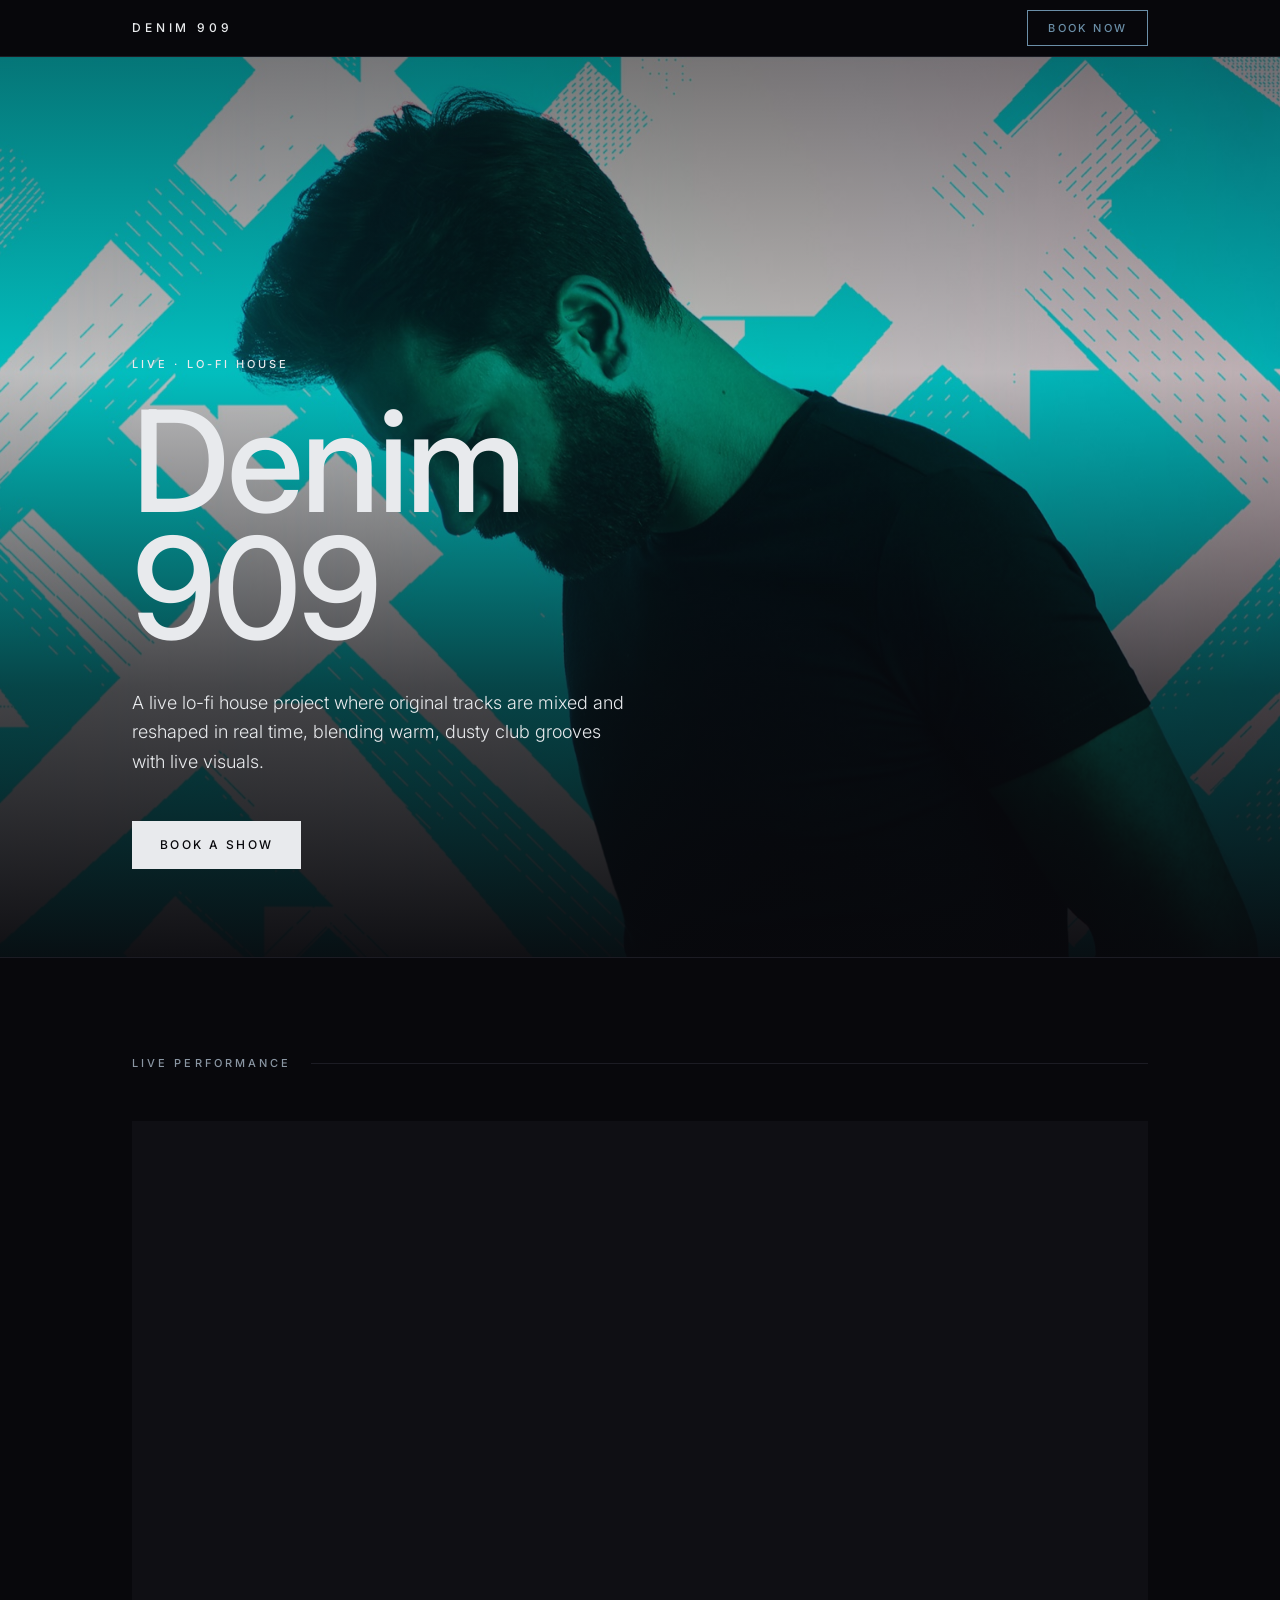
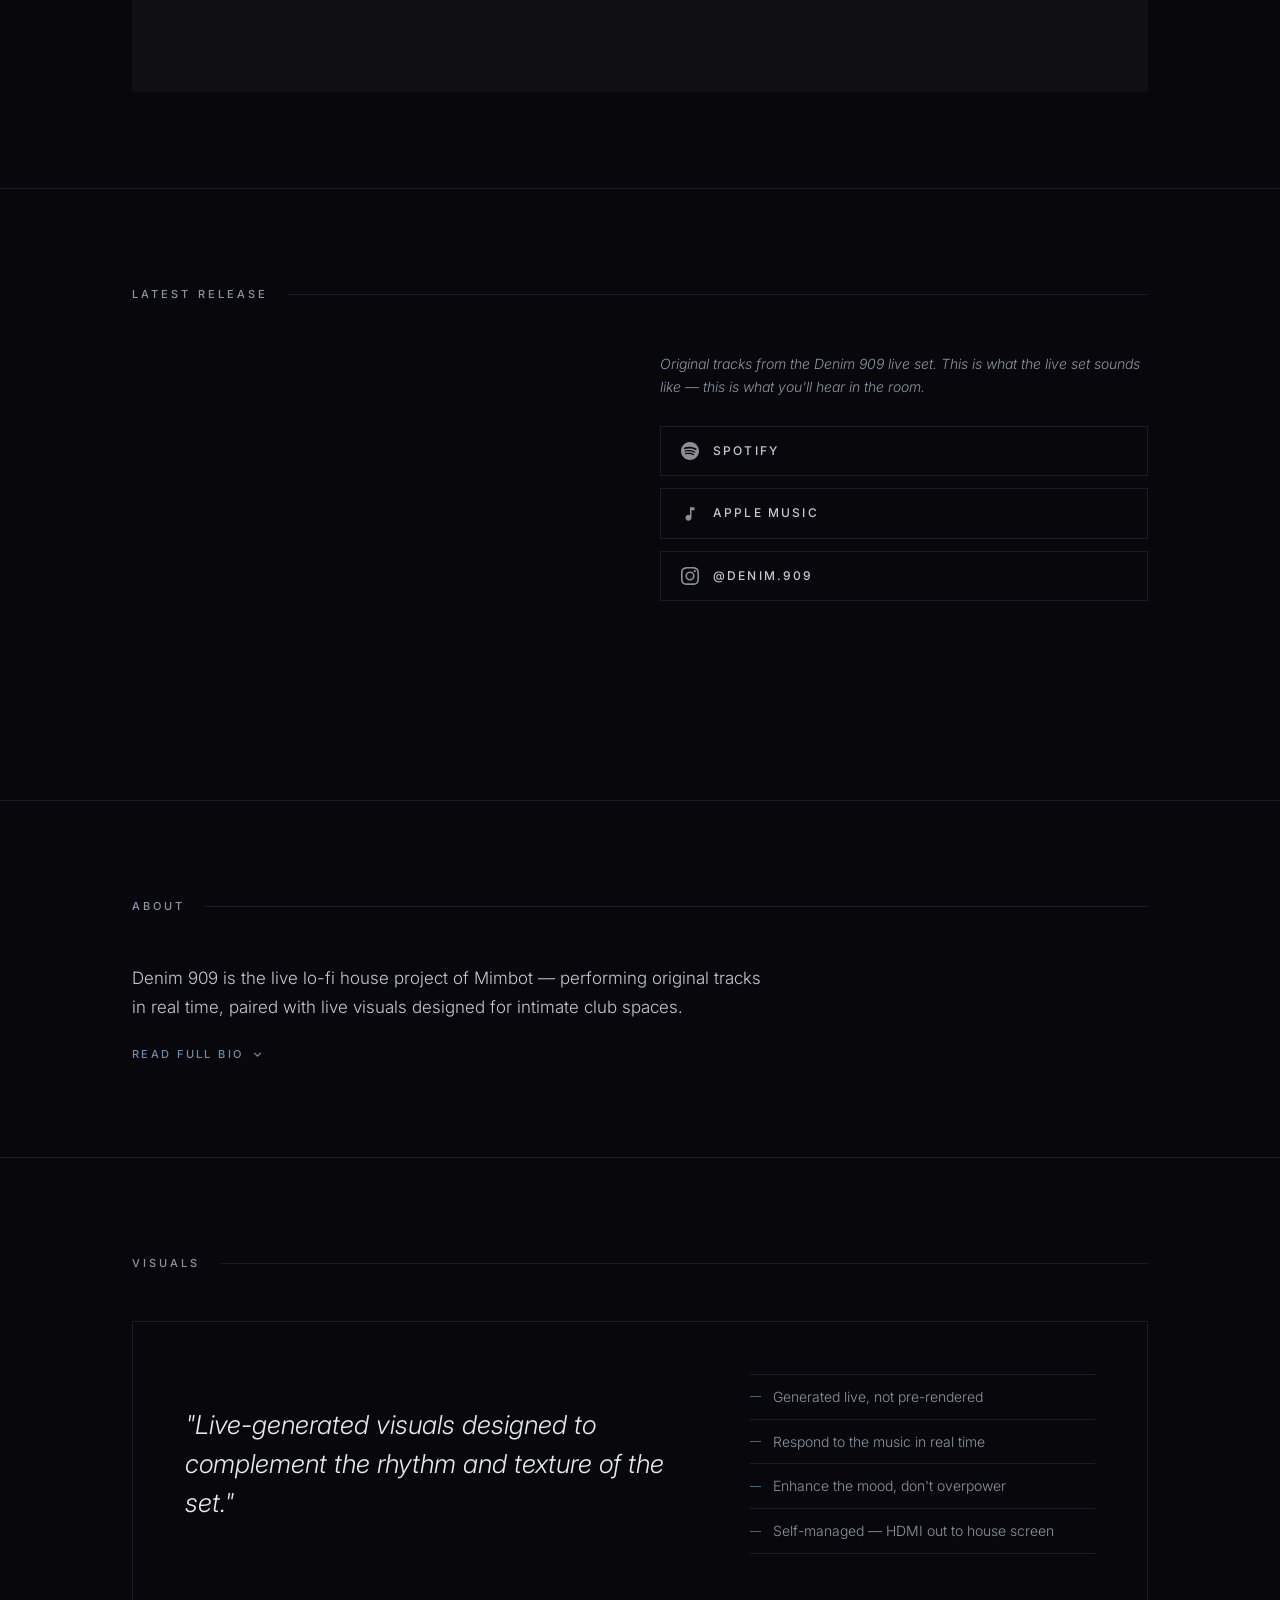
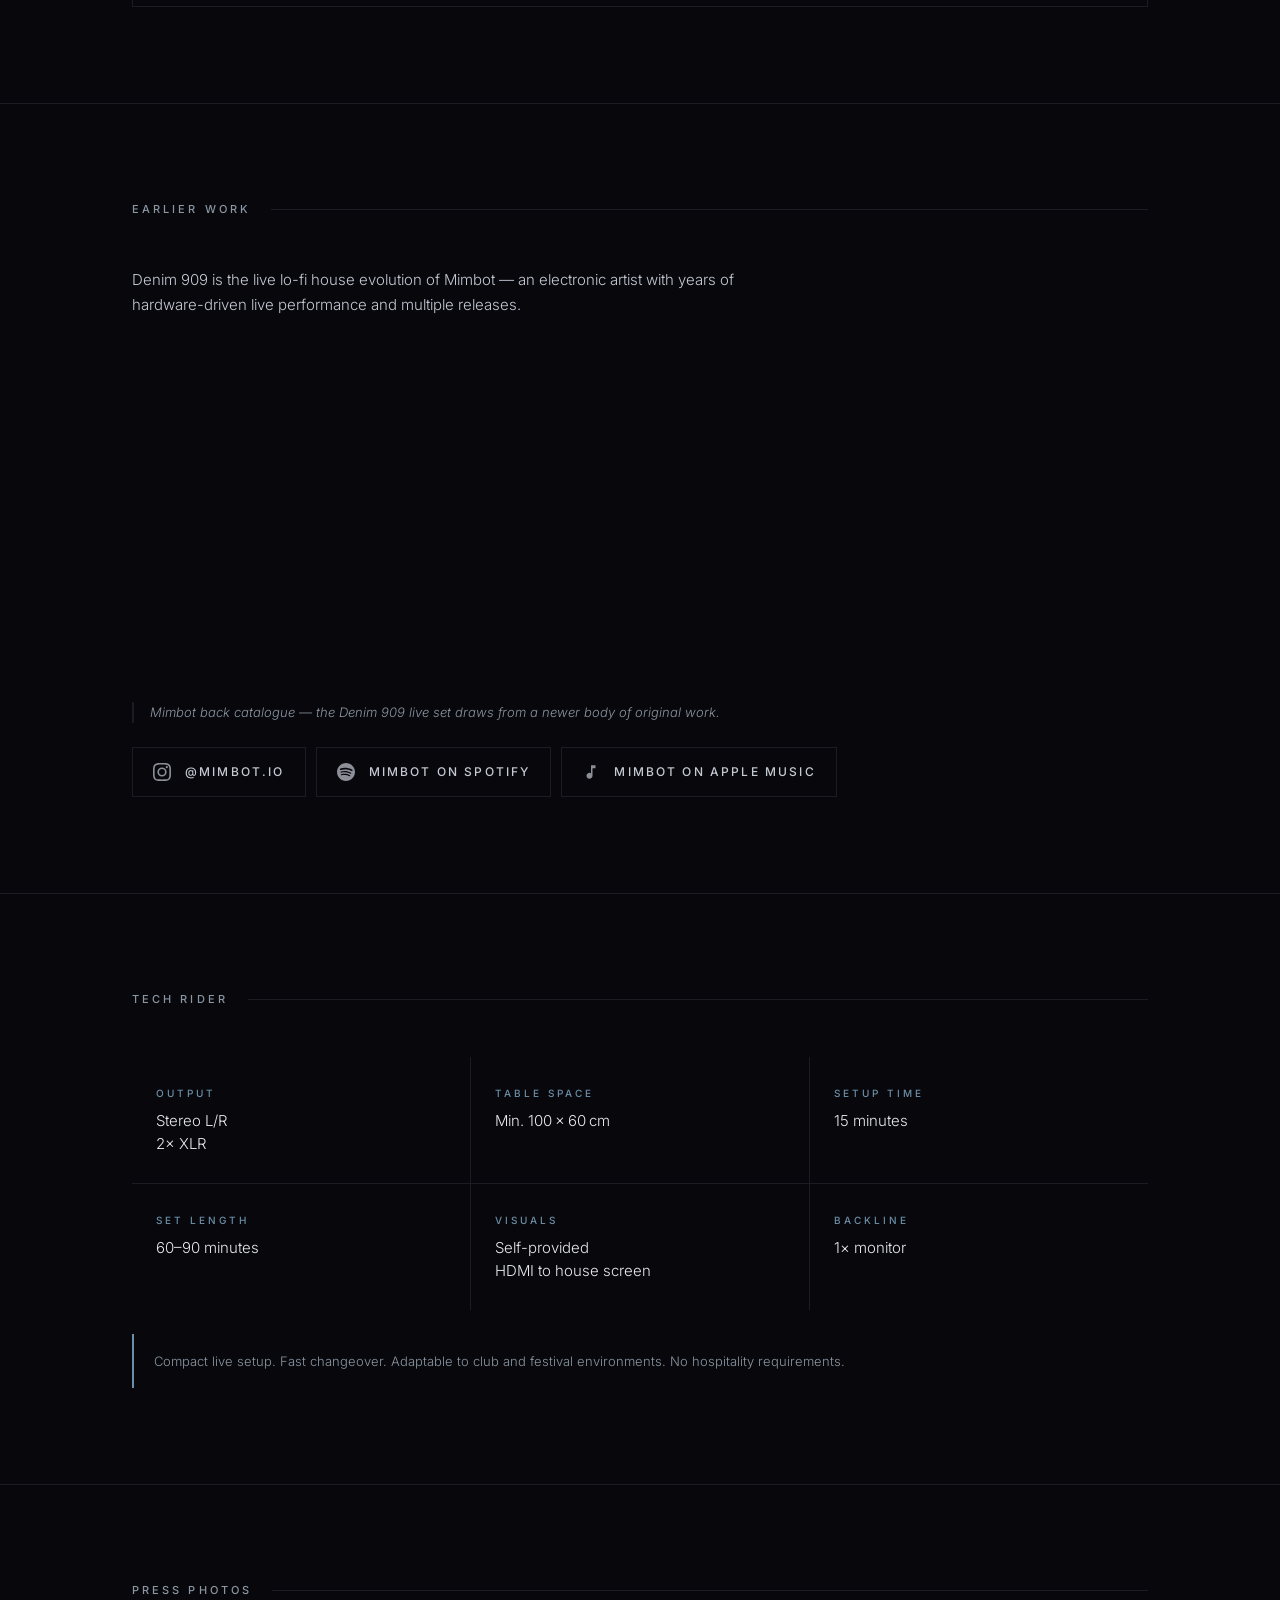
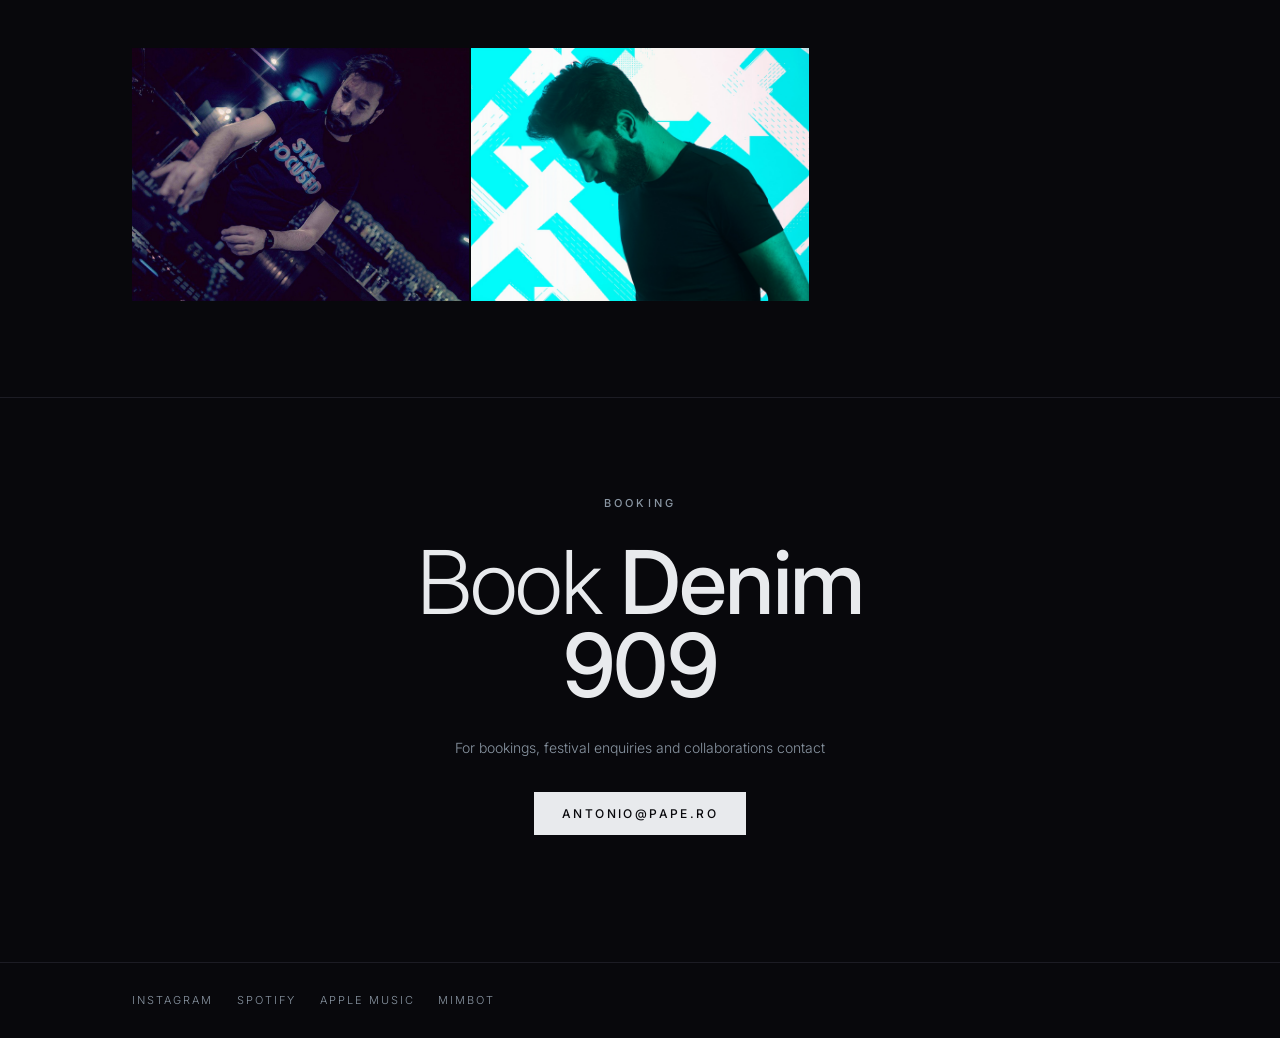
==== denim909/index.html @ bc35eb53 "move website to sub folder" ====
<!DOCTYPE html>
<html lang="en">
<head>
  <meta charset="UTF-8">
  <meta name="viewport" content="width=device-width, initial-scale=1.0">
  <title>Denim 909 — Live Lo-Fi House</title>
  <meta name="description" content="Denim 909 is a live lo-fi house project where original tracks are mixed and reshaped in real time, blending warm, dusty club grooves with live visuals.">
  <link rel="preconnect" href="https://fonts.googleapis.com">
  <link rel="preconnect" href="https://fonts.gstatic.com" crossorigin>
  <link href="https://fonts.googleapis.com/css2?family=Inter:ital,wght@0,300;0,400;0,500;1,300&display=swap" rel="stylesheet">
  <link rel="stylesheet" href="css/style.css">
</head>
<body>

<!-- NAV -->
<nav>
  <div class="nav-inner">
    <a href="#" class="nav-brand">Denim 909</a>
    <a href="mailto:antonio@pape.ro" class="btn-nav">Book Now</a>
  </div>
</nav>

<!-- HERO -->
<section id="hero">
  <div class="hero-inner">
    <p class="label hero-label">Live &middot; Lo-Fi House</p>
    <h1>Denim<br>909</h1>
    <p class="hero-oneliner">A live lo-fi house project where original tracks are mixed and reshaped in real time, blending warm, dusty club grooves with live visuals.</p>
    <div class="hero-ctas">
      <a href="mailto:antonio@pape.ro" class="btn-primary">Book a Show</a>
    </div>
  </div>
</section>

<!-- VIDEO -->
<section id="video">
  <div class="container">
    <div class="section-header">
      <span class="label">Live Performance</span>
    </div>
    <div class="video-wrap">
      <iframe
        src="https://www.youtube.com/embed/arEQhshJCcc"
        title="Denim 909 — Live Lo-Fi House Set"
        allow="accelerometer; autoplay; clipboard-write; encrypted-media; gyroscope; picture-in-picture"
        allowfullscreen>
      </iframe>
    </div>
  </div>
</section>

<!-- MUSIC -->
<section id="music">
  <div class="container">
    <div class="section-header">
      <span class="label">Latest Release</span>
    </div>
    <div class="music-grid">
      <div class="music-embed">
        <iframe
          src="https://open.spotify.com/embed/artist/1YaXE6NSl2tDAzWjdciTEn?utm_source=generator&theme=0"
          height="352"
          allow="autoplay; clipboard-write; encrypted-media; fullscreen; picture-in-picture"
          loading="lazy">
        </iframe>
      </div>
      <div>
        <p class="music-note">Original tracks from the Denim 909 live set. This is what the live set sounds like — this is what you'll hear in the room.</p>
        <div class="music-links">
          <a href="https://open.spotify.com/artist/1YaXE6NSl2tDAzWjdciTEn" target="_blank" rel="noopener" class="music-link-btn">
            <!-- Spotify icon -->
            <svg width="18" height="18" viewBox="0 0 24 24" fill="currentColor" aria-hidden="true">
              <path d="M12 0C5.4 0 0 5.4 0 12s5.4 12 12 12 12-5.4 12-12S18.66 0 12 0zm5.521 17.34c-.24.359-.66.48-1.021.24-2.82-1.74-6.36-2.101-10.561-1.141-.418.122-.779-.179-.899-.539-.12-.421.18-.78.54-.9 4.56-1.021 8.52-.6 11.64 1.32.42.18.479.659.301 1.02zm1.44-3.3c-.301.42-.841.6-1.262.3-3.239-1.98-8.159-2.58-11.939-1.38-.479.12-1.02-.12-1.14-.6-.12-.48.12-1.021.6-1.141C9.6 9.9 15 10.561 18.72 12.84c.361.181.54.78.241 1.2zm.12-3.36C15.24 8.4 8.82 8.16 5.16 9.301c-.6.179-1.2-.181-1.38-.721-.18-.601.18-1.2.72-1.381 4.26-1.26 11.28-1.02 15.721 1.621.539.3.719 1.02.419 1.56-.299.421-1.02.599-1.559.3z"/>
            </svg>
            Spotify
          </a>
          <a href="https://music.apple.com/gb/artist/denim-909/1861082877" target="_blank" rel="noopener" class="music-link-btn">
            <!-- Music note icon -->
            <svg width="18" height="18" viewBox="0 0 24 24" fill="currentColor" aria-hidden="true">
              <path d="M12 3v10.55A4 4 0 1 0 14 17V7h4V3h-6z"/>
            </svg>
            Apple Music
          </a>
          <a href="https://www.instagram.com/denim.909" target="_blank" rel="noopener" class="music-link-btn">
            <!-- Instagram icon -->
            <svg width="18" height="18" viewBox="0 0 24 24" fill="currentColor" aria-hidden="true">
              <path d="M12 2.163c3.204 0 3.584.012 4.85.07 3.252.148 4.771 1.691 4.919 4.919.058 1.265.069 1.645.069 4.849 0 3.205-.012 3.584-.069 4.849-.149 3.225-1.664 4.771-4.919 4.919-1.266.058-1.644.07-4.85.07-3.204 0-3.584-.012-4.849-.07-3.26-.149-4.771-1.699-4.919-4.92-.058-1.265-.07-1.644-.07-4.849 0-3.204.013-3.583.07-4.849.149-3.227 1.664-4.771 4.919-4.919 1.266-.057 1.645-.069 4.849-.069zM12 0C8.741 0 8.333.014 7.053.072 2.695.272.273 2.69.073 7.052.014 8.333 0 8.741 0 12c0 3.259.014 3.668.072 4.948.2 4.358 2.618 6.78 6.98 6.98C8.333 23.986 8.741 24 12 24c3.259 0 3.668-.014 4.948-.072 4.354-.2 6.782-2.618 6.979-6.98.059-1.28.073-1.689.073-4.948 0-3.259-.014-3.667-.072-4.947-.196-4.354-2.617-6.78-6.979-6.98C15.668.014 15.259 0 12 0zm0 5.838a6.162 6.162 0 1 0 0 12.324 6.162 6.162 0 0 0 0-12.324zM12 16a4 4 0 1 1 0-8 4 4 0 0 1 0 8zm6.406-11.845a1.44 1.44 0 1 0 0 2.881 1.44 1.44 0 0 0 0-2.881z"/>
            </svg>
            @denim.909
          </a>
        </div>
      </div>
    </div>
  </div>
</section>

<!-- BIO -->
<section id="bio">
  <div class="container">
    <div class="section-header">
      <span class="label">About</span>
    </div>
    <div class="bio-text">
      <p>Denim 909 is the live lo-fi house project of Mimbot — performing original tracks in real time, paired with live visuals designed for intimate club spaces.</p>
      <div class="bio-full" id="bio-full">
        <p>Denim 909 is a live lo-fi house project by Mimbot, an electronic musician with a background in hardware-driven live performance. After years of performing ambient and IDM-influenced sets with drum machines and synthesizers, the project evolved toward groove-focused, dancefloor-ready music while maintaining a hands-on live approach. Denim 909 is built entirely from original material and performed live, combining warm, dusty house textures with generative visuals for immersive late-night performances.</p>
      </div>
      <button class="btn-expand" id="bio-toggle" onclick="toggleBio()">
        <span id="bio-toggle-text">Read full bio</span>
        <svg class="arrow" width="13" height="13" viewBox="0 0 24 24" fill="none" stroke="currentColor" stroke-width="2.5" aria-hidden="true">
          <path d="M6 9l6 6 6-6"/>
        </svg>
      </button>
    </div>
  </div>
</section>

<!-- VISUALS -->
<section id="visuals">
  <div class="container">
    <div class="section-header">
      <span class="label">Visuals</span>
    </div>
    <div class="visuals-block">
      <p class="visuals-quote">"Live-generated visuals designed to complement the rhythm and texture of the set."</p>
      <ul class="visuals-list">
        <li>Generated live, not pre-rendered</li>
        <li>Respond to the music in real time</li>
        <li>Enhance the mood, don't overpower</li>
        <li>Self-managed — HDMI out to house screen</li>
      </ul>
    </div>
  </div>
</section>

<!-- ROOTS -->
<section id="roots">
  <div class="container">
    <div class="section-header">
      <span class="label">Earlier Work</span>
    </div>
    <p class="roots-intro">Denim 909 is the live lo-fi house evolution of Mimbot — an electronic artist with years of hardware-driven live performance and multiple releases.</p>
    <div class="roots-tracks">
      <iframe
        src="https://open.spotify.com/embed/track/3Th9IAvZcnIMceDc32ZGcJ?utm_source=generator&theme=0"
        height="152"
        allow="autoplay; clipboard-write; encrypted-media; fullscreen; picture-in-picture"
        loading="lazy">
      </iframe>
      <iframe
        src="https://open.spotify.com/embed/track/6V6s81YfN32hHW8Kfi1AyN?utm_source=generator&theme=0"
        height="152"
        allow="autoplay; clipboard-write; encrypted-media; fullscreen; picture-in-picture"
        loading="lazy">
      </iframe>
      <iframe
        src="https://open.spotify.com/embed/track/7bE7bj3KJrQqqODsxgD38z?utm_source=generator&theme=0"
        height="152"
        allow="autoplay; clipboard-write; encrypted-media; fullscreen; picture-in-picture"
        loading="lazy">
      </iframe>
      <iframe
        src="https://open.spotify.com/embed/track/6a9ea8PB7bk4tuMsxUcltj?utm_source=generator&theme=0"
        height="152"
        allow="autoplay; clipboard-write; encrypted-media; fullscreen; picture-in-picture"
        loading="lazy">
      </iframe>
    </div>
    <div class="roots-footer">
      <p class="roots-note">Mimbot back catalogue — the Denim 909 live set draws from a newer body of original work.</p>
      <div class="music-links roots-links">
        <a href="https://www.instagram.com/mimbot.io" target="_blank" rel="noopener" class="music-link-btn">
          <svg width="18" height="18" viewBox="0 0 24 24" fill="currentColor" aria-hidden="true">
            <path d="M12 2.163c3.204 0 3.584.012 4.85.07 3.252.148 4.771 1.691 4.919 4.919.058 1.265.069 1.645.069 4.849 0 3.205-.012 3.584-.069 4.849-.149 3.225-1.664 4.771-4.919 4.919-1.266.058-1.644.07-4.85.07-3.204 0-3.584-.012-4.849-.07-3.26-.149-4.771-1.699-4.919-4.92-.058-1.265-.07-1.644-.07-4.849 0-3.204.013-3.583.07-4.849.149-3.227 1.664-4.771 4.919-4.919 1.266-.057 1.645-.069 4.849-.069zM12 0C8.741 0 8.333.014 7.053.072 2.695.272.273 2.69.073 7.052.014 8.333 0 8.741 0 12c0 3.259.014 3.668.072 4.948.2 4.358 2.618 6.78 6.98 6.98C8.333 23.986 8.741 24 12 24c3.259 0 3.668-.014 4.948-.072 4.354-.2 6.782-2.618 6.979-6.98.059-1.28.073-1.689.073-4.948 0-3.259-.014-3.667-.072-4.947-.196-4.354-2.617-6.78-6.979-6.98C15.668.014 15.259 0 12 0zm0 5.838a6.162 6.162 0 1 0 0 12.324 6.162 6.162 0 0 0 0-12.324zM12 16a4 4 0 1 1 0-8 4 4 0 0 1 0 8zm6.406-11.845a1.44 1.44 0 1 0 0 2.881 1.44 1.44 0 0 0 0-2.881z"/>
          </svg>
          @mimbot.io
        </a>
        <a href="https://open.spotify.com/artist/1YaXE6NSl2tDAzWjdciTEn" target="_blank" rel="noopener" class="music-link-btn">
          <svg width="18" height="18" viewBox="0 0 24 24" fill="currentColor" aria-hidden="true">
            <path d="M12 0C5.4 0 0 5.4 0 12s5.4 12 12 12 12-5.4 12-12S18.66 0 12 0zm5.521 17.34c-.24.359-.66.48-1.021.24-2.82-1.74-6.36-2.101-10.561-1.141-.418.122-.779-.179-.899-.539-.12-.421.18-.78.54-.9 4.56-1.021 8.52-.6 11.64 1.32.42.18.479.659.301 1.02zm1.44-3.3c-.301.42-.841.6-1.262.3-3.239-1.98-8.159-2.58-11.939-1.38-.479.12-1.02-.12-1.14-.6-.12-.48.12-1.021.6-1.141C9.6 9.9 15 10.561 18.72 12.84c.361.181.54.78.241 1.2zm.12-3.36C15.24 8.4 8.82 8.16 5.16 9.301c-.6.179-1.2-.181-1.38-.721-.18-.601.18-1.2.72-1.381 4.26-1.26 11.28-1.02 15.721 1.621.539.3.719 1.02.419 1.56-.299.421-1.02.599-1.559.3z"/>
          </svg>
          Mimbot on Spotify
        </a>
        <a href="https://music.apple.com/gb/artist/denim-909/1861082877" target="_blank" rel="noopener" class="music-link-btn">
          <svg width="18" height="18" viewBox="0 0 24 24" fill="currentColor" aria-hidden="true">
            <path d="M12 3v10.55A4 4 0 1 0 14 17V7h4V3h-6z"/>
          </svg>
          Mimbot on Apple Music
        </a>
      </div>
    </div>
  </div>
</section>

<!-- TECH RIDER -->
<section id="tech">
  <div class="container">
    <div class="section-header">
      <span class="label">Tech Rider</span>
    </div>
    <div class="rider-grid">
      <div class="rider-item">
        <div class="rider-item-label">Output</div>
        <div class="rider-item-value">Stereo L/R<br>2&times; XLR</div>
      </div>
      <div class="rider-item">
        <div class="rider-item-label">Table Space</div>
        <div class="rider-item-value">Min. 100&thinsp;&times;&thinsp;60&thinsp;cm</div>
      </div>
      <div class="rider-item">
        <div class="rider-item-label">Setup Time</div>
        <div class="rider-item-value">15 minutes</div>
      </div>
      <div class="rider-item">
        <div class="rider-item-label">Set Length</div>
        <div class="rider-item-value">60&ndash;90 minutes</div>
      </div>
      <div class="rider-item">
        <div class="rider-item-label">Visuals</div>
        <div class="rider-item-value">Self-provided<br>HDMI to house screen</div>
      </div>
      <div class="rider-item">
        <div class="rider-item-label">Backline</div>
        <div class="rider-item-value">1&times; monitor</div>
      </div>
    </div>
    <p class="rider-note">Compact live setup. Fast changeover. Adaptable to club and festival environments. No hospitality requirements.</p>
  </div>
</section>

<!-- PRESS PHOTOS -->
<section id="photos">
  <div class="container">
    <div class="section-header">
      <span class="label">Press Photos</span>
    </div>
    <div class="photos-grid">
      <img src="images/press-3.jpg" alt="Denim 909 live performance" loading="lazy">
      <img src="images/hero.jpg" alt="Denim 909 press photo" loading="lazy">
    </div>
  </div>
</section>

<!-- CONTACT -->
<section id="contact">
  <div class="container">
    <div class="contact-inner">
      <span class="label contact-label">Booking</span>
      <h2 class="contact-heading">Book <span style="font-weight:500">Denim 909</span></h2>
      <p class="contact-sub">For bookings, festival enquiries and collaborations contact</p>
      <div class="contact-email-wrap">
        <a href="mailto:antonio@pape.ro" class="btn-primary">antonio@pape.ro</a>
      </div>
    </div>
  </div>
</section>

<footer>
  <div class="footer-inner">
    <div class="footer-links">
      <a href="https://www.instagram.com/denim.909" target="_blank" rel="noopener">Instagram</a>
      <a href="https://open.spotify.com/artist/1YaXE6NSl2tDAzWjdciTEn" target="_blank" rel="noopener">Spotify</a>
      <a href="https://music.apple.com/gb/artist/denim-909/1861082877" target="_blank" rel="noopener">Apple Music</a>
      <a href="https://mimbot.io" target="_blank" rel="noopener">Mimbot</a>
    </div>
  </div>
</footer>

<script>
  function toggleBio() {
    const full = document.getElementById('bio-full');
    const toggle = document.getElementById('bio-toggle');
    const text = document.getElementById('bio-toggle-text');
    const open = full.classList.toggle('open');
    toggle.classList.toggle('open', open);
    text.textContent = open ? 'Collapse' : 'Read full bio';
  }
</script>

</body>
</html>
---- denim909/css/style.css ----
*, *::before, *::after { box-sizing: border-box; margin: 0; padding: 0; }

:root {
  --bg:      #08080c;
  --surface: #0f0f14;
  --border:  #1c1c24;
  --text:    #c4c9d4;
  --muted:   #8a96a3;
  --accent:  #6b8fa8;
  --white:   #e8eaed;
  --max-w:   1080px;
}

html { scroll-behavior: smooth; }

body {
  background: var(--bg);
  color: var(--text);
  font-family: 'Inter', system-ui, sans-serif;
  font-size: 16px;
  line-height: 1.7;
  font-weight: 300;
  -webkit-font-smoothing: antialiased;
}

/* ─── UTILS ─────────────────────────────────── */
.label {
  font-size: 11px;
  font-weight: 500;
  letter-spacing: 0.28em;
  text-transform: uppercase;
  color: var(--muted);
}

.container {
  max-width: var(--max-w);
  margin: 0 auto;
  padding: 0 32px;
}

section { padding: 96px 0; }
section + section { border-top: 1px solid var(--border); }

.section-header {
  display: flex;
  align-items: center;
  gap: 20px;
  margin-bottom: 48px;
}
.section-header::after {
  content: '';
  flex: 1;
  height: 1px;
  background: var(--border);
}

/* ─── NAV ────────────────────────────────────── */
nav {
  position: sticky;
  top: 0;
  z-index: 100;
  background: rgba(8, 8, 12, 0.9);
  backdrop-filter: blur(14px);
  -webkit-backdrop-filter: blur(14px);
  border-bottom: 1px solid var(--border);
}
.nav-inner {
  max-width: var(--max-w);
  margin: 0 auto;
  padding: 0 32px;
  height: 56px;
  display: flex;
  align-items: center;
  justify-content: space-between;
}
.nav-brand {
  font-size: 12px;
  font-weight: 500;
  letter-spacing: 0.32em;
  text-transform: uppercase;
  color: var(--white);
  text-decoration: none;
}
.btn-nav {
  font-size: 11px;
  font-weight: 500;
  letter-spacing: 0.2em;
  text-transform: uppercase;
  color: var(--accent);
  text-decoration: none;
  border: 1px solid var(--accent);
  padding: 8px 20px;
  transition: background 0.18s, color 0.18s;
}
.btn-nav:hover { background: var(--accent); color: var(--bg); }

/* ─── HERO ───────────────────────────────────── */
#hero {
  min-height: 100svh;
  display: flex;
  flex-direction: column;
  justify-content: flex-end;
  padding: 0;
  position: relative;
  background-image: url('../images/hero.jpg');
  background-size: cover;
  background-position: center 20%;
}
#hero::before {
  content: '';
  position: absolute;
  inset: 0;
  background: linear-gradient(
    to bottom,
    rgba(8,8,12,0.55) 0%,
    rgba(8,8,12,0.25) 35%,
    rgba(8,8,12,0.75) 70%,
    rgba(8,8,12,0.97) 100%
  );
  z-index: 0;
}
.hero-inner {
  max-width: var(--max-w);
  margin: 0 auto;
  padding: 0 32px 88px;
  width: 100%;
  position: relative;
  z-index: 1;
}
.hero-label { margin-bottom: 24px; color: var(--white); }
h1 {
  font-size: clamp(72px, 11vw, 152px);
  font-weight: 500;
  line-height: 0.9;
  letter-spacing: -0.02em;
  color: var(--white);
  margin-bottom: 36px;
}
.hero-oneliner {
  font-size: clamp(15px, 1.8vw, 18px);
  color: var(--white);
  max-width: 500px;
  line-height: 1.65;
  margin-bottom: 44px;
}
.hero-ctas { display: flex; gap: 14px; flex-wrap: wrap; }

.btn-primary {
  font-size: 12px;
  font-weight: 500;
  letter-spacing: 0.2em;
  text-transform: uppercase;
  color: var(--bg);
  background: var(--white);
  text-decoration: none;
  padding: 14px 28px;
  transition: opacity 0.18s;
}
.btn-primary:hover { opacity: 0.82; }

.btn-secondary {
  font-size: 12px;
  font-weight: 500;
  letter-spacing: 0.2em;
  text-transform: uppercase;
  color: var(--text);
  text-decoration: none;
  border: 1px solid var(--border);
  padding: 14px 28px;
  transition: border-color 0.18s, color 0.18s;
}
.btn-secondary:hover { border-color: var(--text); color: var(--white); }

/* ─── VIDEO ──────────────────────────────────── */
.video-wrap {
  position: relative;
  padding-bottom: 56.25%;
  height: 0;
  overflow: hidden;
  background: var(--surface);
}
.video-wrap iframe {
  position: absolute;
  top: 0; left: 0;
  width: 100%; height: 100%;
  border: none;
}

/* ─── MUSIC ──────────────────────────────────── */
.music-grid {
  display: grid;
  grid-template-columns: 1fr 1fr;
  gap: 40px;
  align-items: start;
}
.music-embed iframe { border: none; width: 100%; display: block; }
.music-note {
  font-size: 14px;
  color: var(--muted);
  font-style: italic;
  line-height: 1.65;
  margin-bottom: 28px;
}
.music-links { display: flex; flex-direction: column; gap: 12px; }
.music-link-btn {
  display: flex;
  align-items: center;
  gap: 14px;
  font-size: 12px;
  font-weight: 500;
  letter-spacing: 0.18em;
  text-transform: uppercase;
  color: var(--text);
  text-decoration: none;
  border: 1px solid var(--border);
  padding: 14px 20px;
  transition: border-color 0.18s, color 0.18s;
}
.music-link-btn:hover { border-color: var(--muted); color: var(--white); }
.music-link-btn svg { flex-shrink: 0; opacity: 0.7; }

/* ─── ROOTS ─────────────────────────────────── */
.roots-intro {
  font-size: 15px;
  color: var(--text);
  line-height: 1.7;
  margin-bottom: 32px;
  max-width: 640px;
}
.roots-tracks {
  display: grid;
  grid-template-columns: 1fr 1fr;
  gap: 16px;
  margin-bottom: 32px;
}
.roots-tracks iframe { border: none; width: 100%; display: block; }
.roots-footer {
  display: flex;
  flex-direction: column;
  gap: 24px;
}
.roots-note {
  font-size: 13px;
  color: var(--muted);
  font-style: italic;
  line-height: 1.65;
  padding-left: 16px;
  border-left: 2px solid var(--border);
}
.roots-links { flex-direction: row; flex-wrap: wrap; gap: 10px; }

/* ─── BIO ────────────────────────────────────── */
.bio-text { max-width: 640px; font-size: 17px; line-height: 1.75; }
.bio-full { display: none; margin-top: 20px; }
.bio-full.open { display: block; }
.btn-expand {
  background: none;
  border: none;
  cursor: pointer;
  font-family: inherit;
  font-size: 11px;
  font-weight: 500;
  letter-spacing: 0.22em;
  text-transform: uppercase;
  color: var(--accent);
  padding: 0;
  margin-top: 24px;
  display: flex;
  align-items: center;
  gap: 8px;
  transition: opacity 0.18s;
}
.btn-expand:hover { opacity: 0.65; }
.btn-expand .arrow { transition: transform 0.2s; }
.btn-expand.open .arrow { transform: rotate(180deg); }

/* ─── VISUALS ────────────────────────────────── */
.visuals-block {
  border: 1px solid var(--border);
  padding: 52px;
  display: grid;
  grid-template-columns: 3fr 2fr;
  gap: 48px;
  align-items: center;
}
.visuals-quote {
  font-size: clamp(18px, 2.4vw, 26px);
  font-weight: 300;
  line-height: 1.5;
  color: var(--white);
  font-style: italic;
}
.visuals-list {
  list-style: none;
  font-size: 14px;
  color: var(--muted);
}
.visuals-list li {
  padding: 10px 0;
  border-bottom: 1px solid var(--border);
  display: flex;
  align-items: center;
  gap: 12px;
}
.visuals-list li:first-child { border-top: 1px solid var(--border); }
.visuals-list li::before { content: '—'; color: var(--accent); font-size: 11px; }

/* ─── TECH RIDER ─────────────────────────────── */
.rider-grid {
  display: grid;
  grid-template-columns: repeat(3, 1fr);
  gap: 1px;
  background: var(--border);
}
.rider-item { background: var(--bg); padding: 28px 24px; }
.rider-item-label {
  font-size: 10px;
  font-weight: 500;
  letter-spacing: 0.3em;
  text-transform: uppercase;
  color: var(--accent);
  margin-bottom: 8px;
}
.rider-item-value { font-size: 15px; color: var(--white); line-height: 1.5; }
.rider-note {
  margin-top: 24px;
  font-size: 13px;
  color: var(--muted);
  padding: 16px 20px;
  border-left: 2px solid var(--accent);
}

/* ─── PHOTOS ─────────────────────────────────── */
.photos-grid {
  display: grid;
  grid-template-columns: repeat(3, 1fr);
  gap: 2px;
}
.photos-grid img {
  width: 100%;
  aspect-ratio: 4 / 3;
  object-fit: cover;
  display: block;
}

/* ─── CONTACT ────────────────────────────────── */
#contact { text-align: center; }
.contact-inner { max-width: 480px; margin: 0 auto; }
.contact-label { margin-bottom: 28px; display: block; }
.contact-heading {
  font-size: clamp(44px, 7vw, 88px);
  font-weight: 300;
  line-height: 0.95;
  color: var(--white);
  letter-spacing: -0.02em;
  margin-bottom: 28px;
}
.contact-sub {
  font-size: 14px;
  color: var(--muted);
  line-height: 1.65;
  margin-bottom: 40px;
}
.contact-email-wrap { margin-bottom: 40px; }
.contact-email {
  display: inline-block;
  font-size: 14px;
  font-weight: 400;
  letter-spacing: 0.08em;
  color: var(--text);
  text-decoration: none;
  border-bottom: 1px solid var(--border);
  padding-bottom: 4px;
  transition: color 0.18s, border-color 0.18s;
}
.contact-email:hover { color: var(--white); border-color: var(--text); }
.socials { display: flex; justify-content: center; gap: 24px; flex-wrap: wrap; }
.social-link {
  font-size: 11px;
  font-weight: 500;
  letter-spacing: 0.2em;
  text-transform: uppercase;
  color: var(--muted);
  text-decoration: none;
  transition: color 0.18s;
}
.social-link:hover { color: var(--white); }

/* ─── FOOTER ─────────────────────────────────── */
footer {
  border-top: 1px solid var(--border);
  padding: 28px 0;
}
.footer-inner {
  max-width: var(--max-w);
  margin: 0 auto;
  padding: 0 32px;
  display: flex;
  justify-content: space-between;
  align-items: center;
  flex-wrap: wrap;
  gap: 16px;
}
.footer-copy { font-size: 12px; color: var(--muted); }
.footer-links { display: flex; gap: 24px; }
.footer-links a {
  font-size: 11px;
  letter-spacing: 0.18em;
  text-transform: uppercase;
  color: var(--muted);
  text-decoration: none;
  transition: color 0.18s;
}
.footer-links a:hover { color: var(--text); }

/* ─── RESPONSIVE ─────────────────────────────── */
@media (max-width: 768px) {
  .container, .nav-inner, .hero-inner, .footer-inner { padding-inline: 20px; }
  section { padding: 64px 0; }
  h1 { margin-bottom: 28px; }
  .hero-inner { padding-bottom: 64px; }
  .music-grid, .roots-tracks { grid-template-columns: 1fr; }
  .visuals-block { grid-template-columns: 1fr; padding: 32px; gap: 28px; }
  .photos-grid { grid-template-columns: repeat(2, 1fr); }
  .rider-grid { grid-template-columns: repeat(2, 1fr); }
}
@media (max-width: 480px) {
  .photos-grid { grid-template-columns: 1fr; }
  .rider-grid { grid-template-columns: 1fr; }
  .hero-ctas { flex-direction: column; }
  .hero-ctas a { text-align: center; }
  .footer-inner { flex-direction: column; text-align: center; }
}
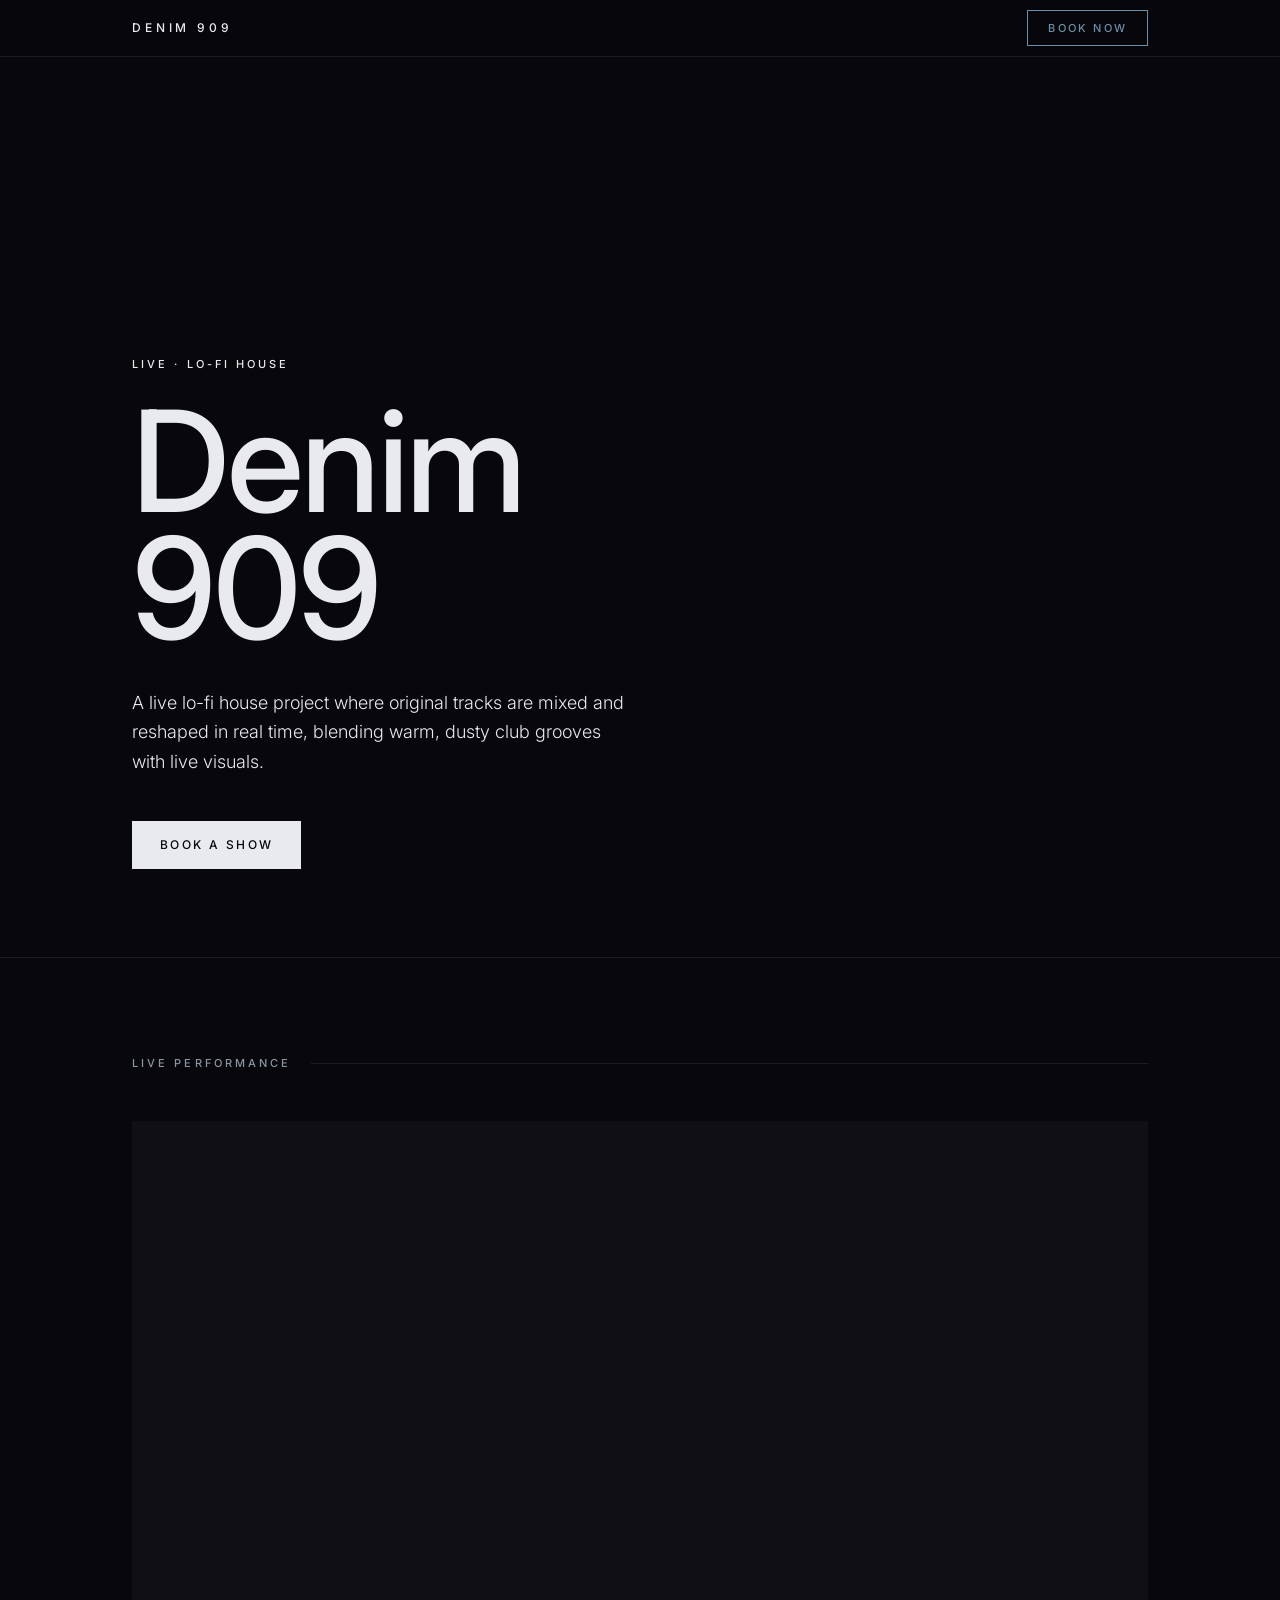
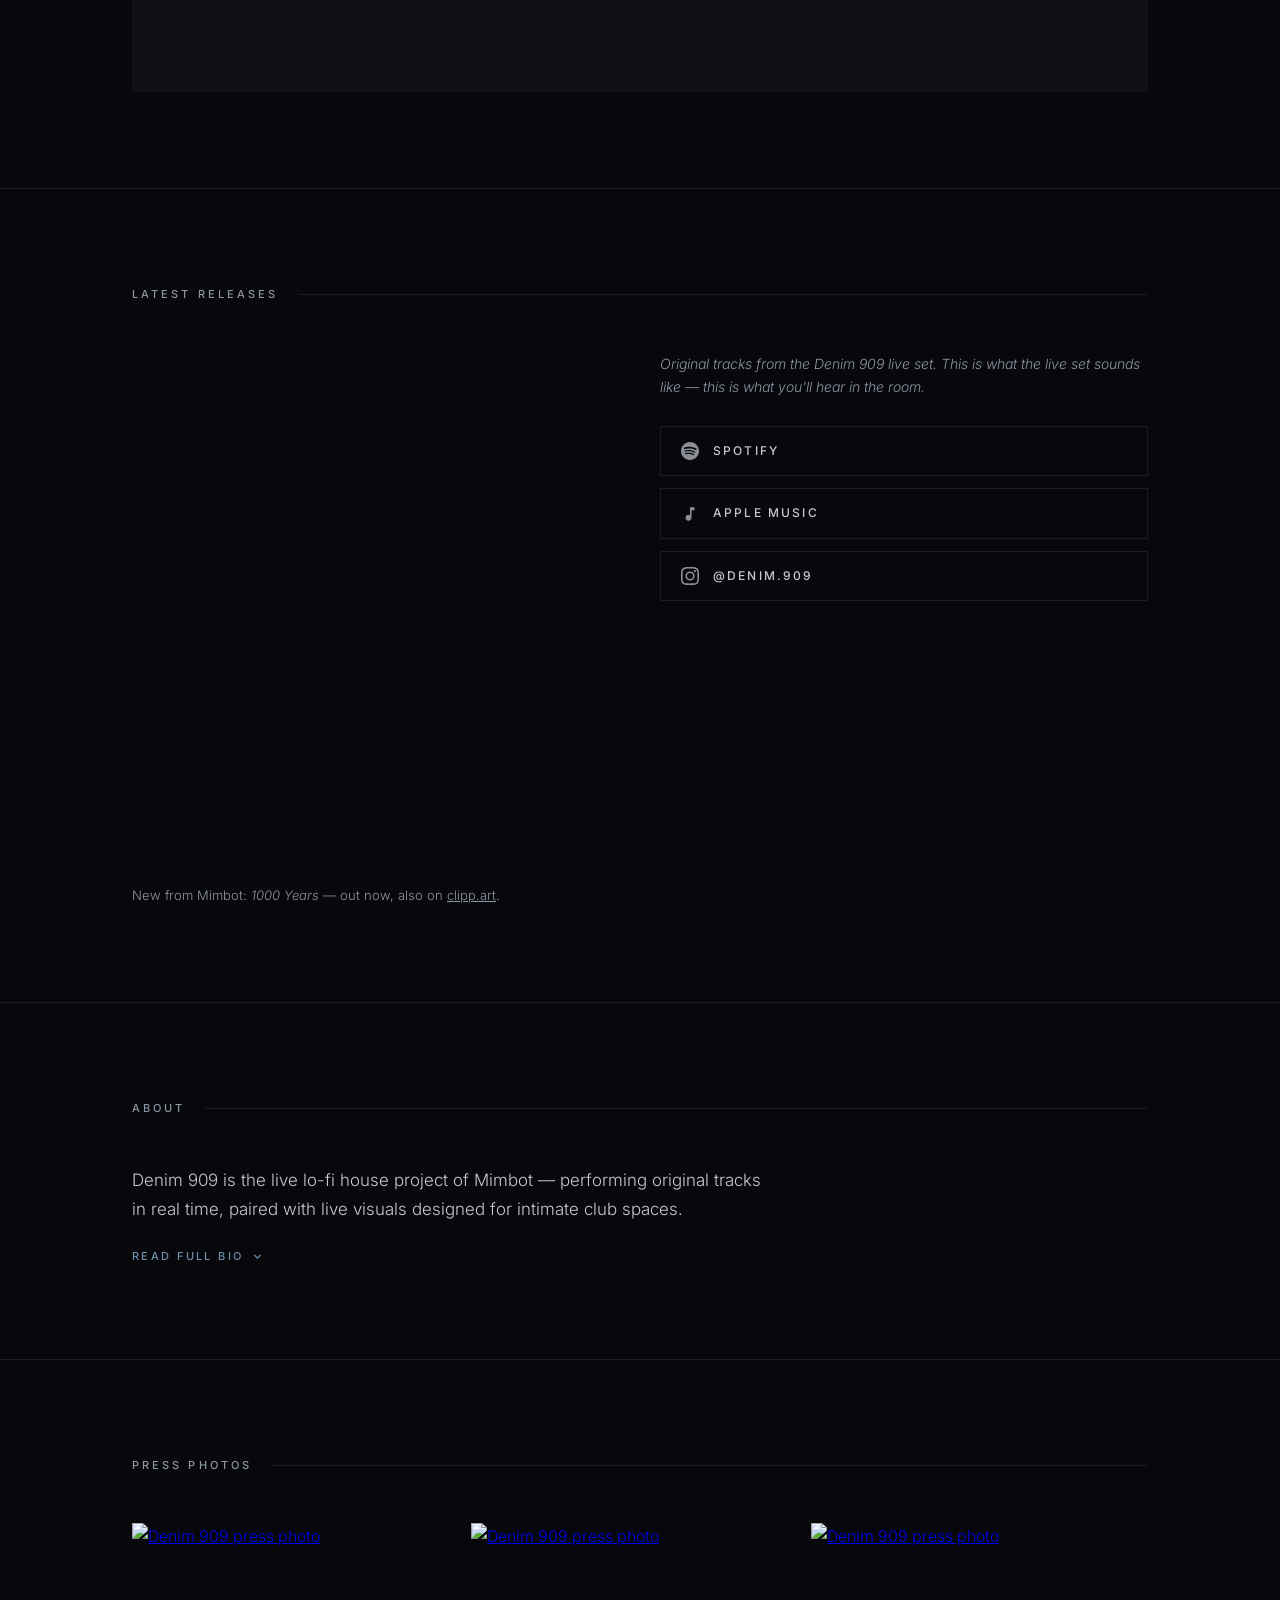
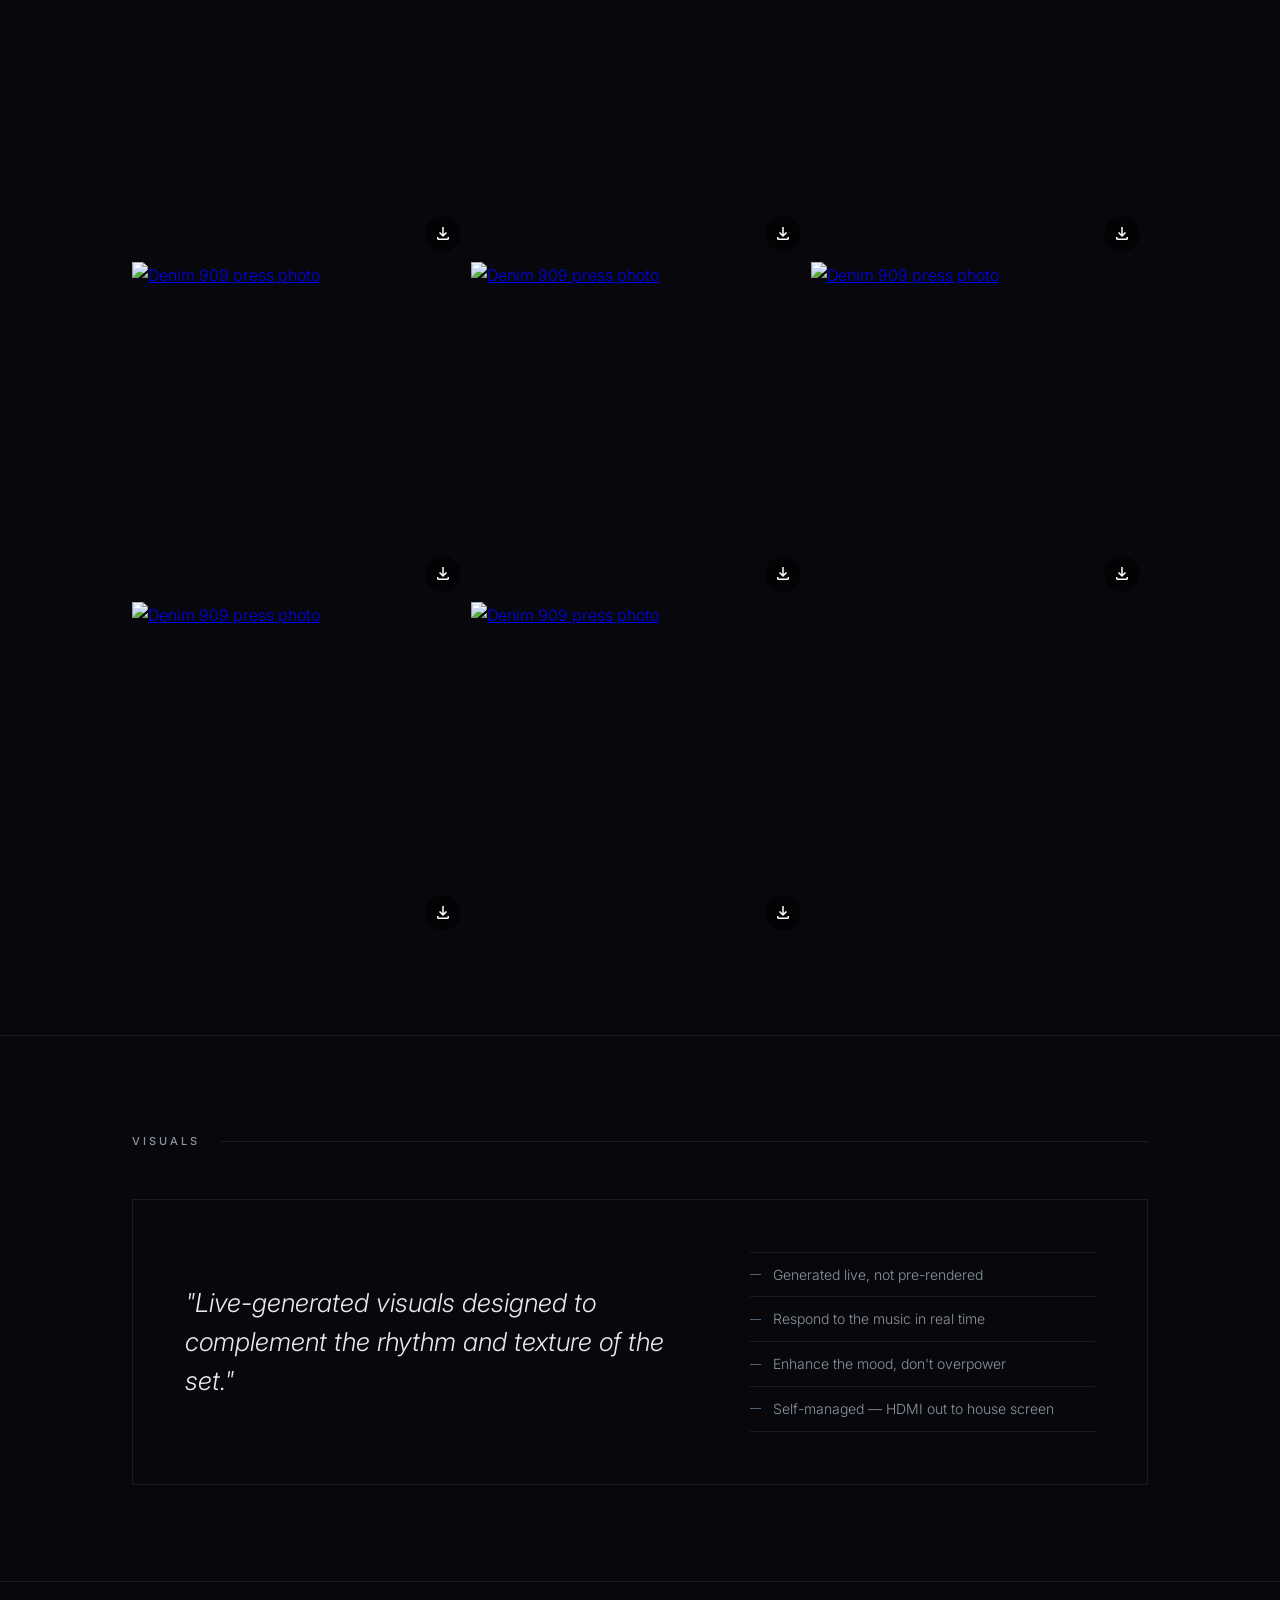
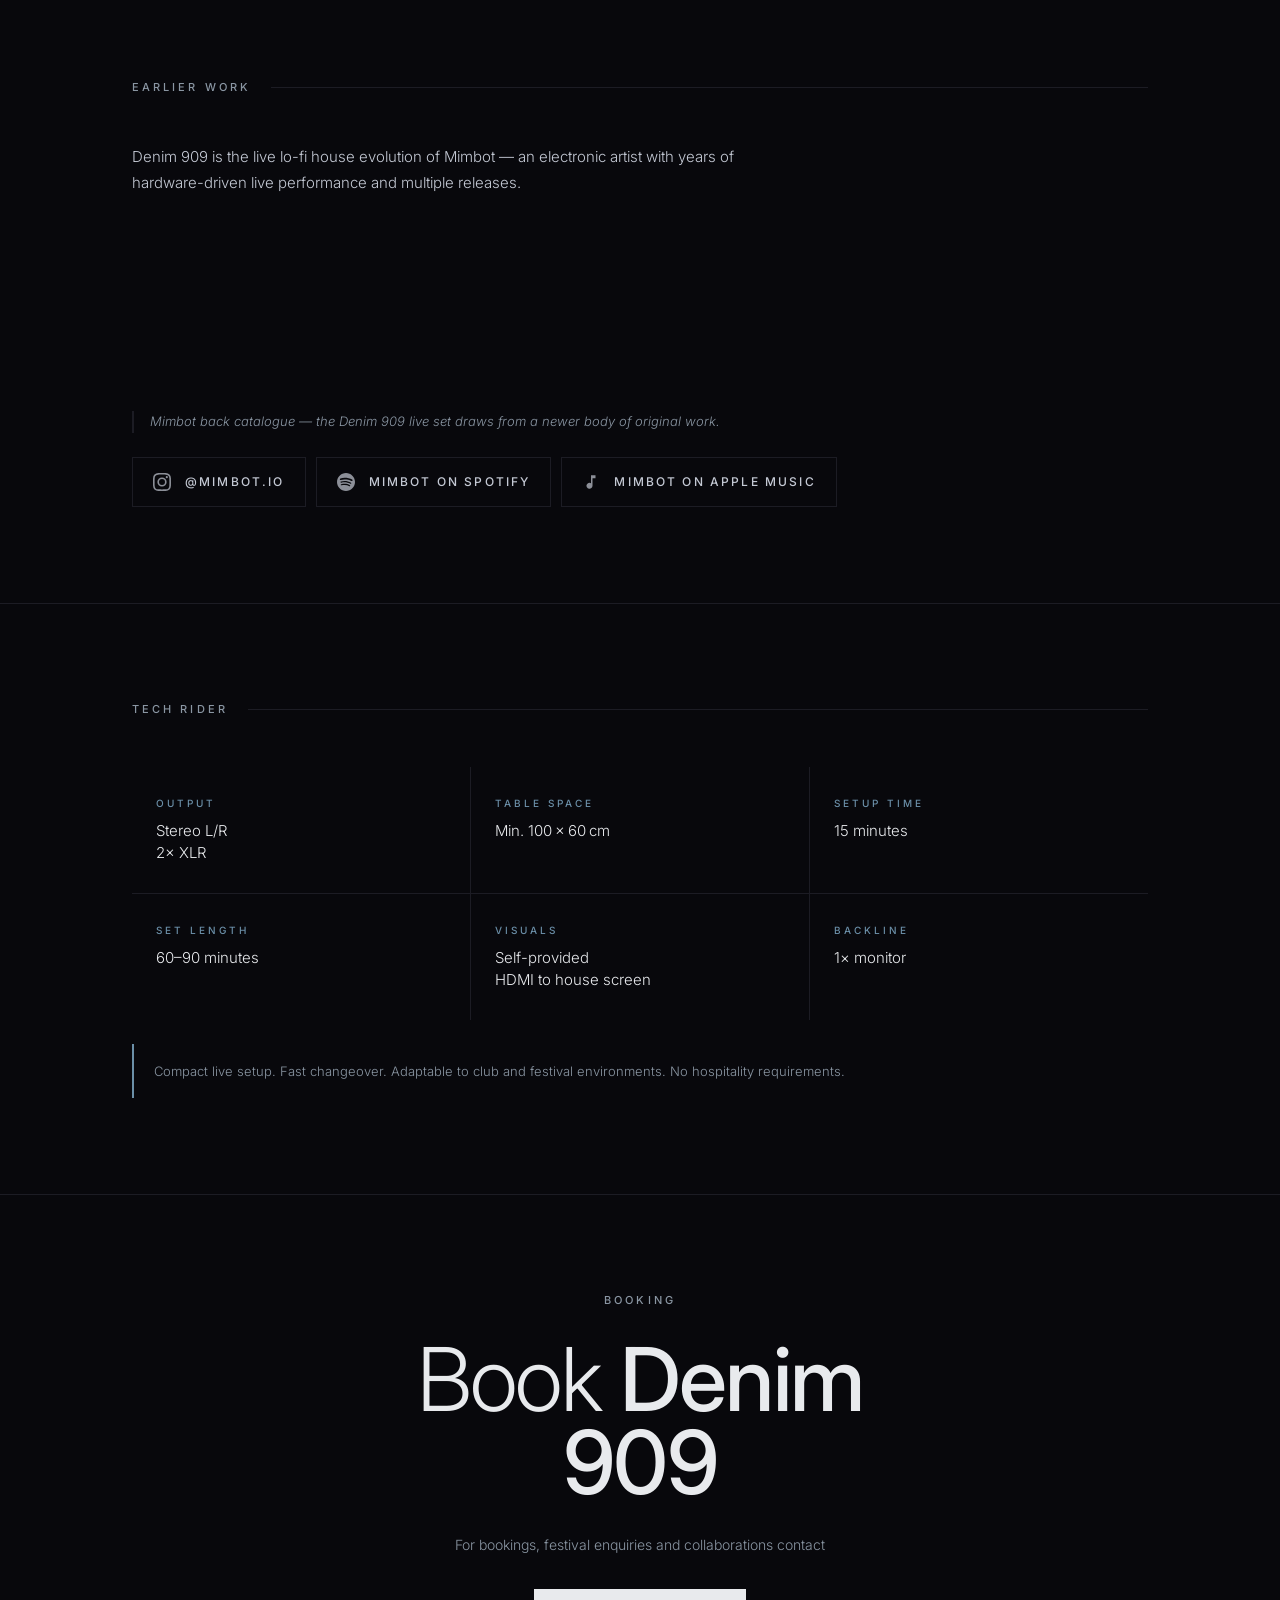
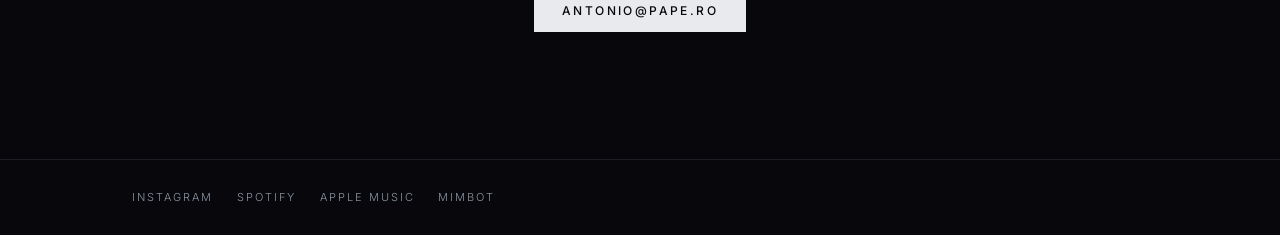
==== commit c7ac517e: "add Mimbot 1000 Years to latest releases Co-Authored-By: Claude Opus 5.5 <noreply@anthropic.com> Cla" ====
--- a/denim909/index.html
+++ b/denim909/index.html
@@ -8,6 +8,14 @@
   <link rel="preconnect" href="https://fonts.googleapis.com">
   <link rel="preconnect" href="https://fonts.gstatic.com" crossorigin>
   <link href="https://fonts.googleapis.com/css2?family=Inter:ital,wght@0,300;0,400;0,500;1,300&display=swap" rel="stylesheet">
+  <link href="https://fonts.googleapis.com/css2?family=Material+Symbols+Outlined:opsz,wght,FILL,GRAD@20..48,100..700,0..1,-50..200" rel="stylesheet">
+  <meta property="og:type" content="website">
+  <meta property="og:url" content="https://mimbot.io/denim909">
+  <meta property="og:title" content="Denim 909 — Live Lo-Fi House">
+  <meta property="og:description" content="A live lo-fi house project where original tracks are mixed and reshaped in real time, blending warm, dusty club grooves with live visuals.">
+  <meta property="og:image" content="https://mimbot.io/denim909/images/press/web/Denim909-aka-Mimbot-5.jpg">
+  <meta name="twitter:card" content="summary_large_image">
+  <meta name="twitter:image" content="https://mimbot.io/denim909/images/press/web/Denim909-aka-Mimbot-5.jpg">
   <link rel="stylesheet" href="css/style.css">
 </head>
 <body>
@@ -53,7 +61,7 @@
 <section id="music">
   <div class="container">
     <div class="section-header">
-      <span class="label">Latest Release</span>
+      <span class="label">Latest Releases</span>
     </div>
     <div class="music-grid">
       <div class="music-embed">
@@ -63,6 +71,14 @@
           allow="autoplay; clipboard-write; encrypted-media; fullscreen; picture-in-picture"
           loading="lazy">
         </iframe>
+        <iframe
+          class="music-embed-track"
+          src="https://open.spotify.com/embed/track/6f8es2hMpuvZncu0fKXENM?utm_source=generator&theme=0"
+          height="152"
+          allow="autoplay; clipboard-write; encrypted-media; fullscreen; picture-in-picture"
+          loading="lazy">
+        </iframe>
+        <p class="music-release-note">New from Mimbot: <em>1000 Years</em> — out now, also on <a href="https://clipp.art" target="_blank" rel="noopener">clipp.art</a>.</p>
       </div>
       <div>
         <p class="music-note">Original tracks from the Denim 909 live set. This is what the live set sounds like — this is what you'll hear in the room.</p>
@@ -115,6 +131,49 @@
   </div>
 </section>
 
+<!-- PRESS PHOTOS -->
+<section id="photos">
+  <div class="container">
+    <div class="section-header">
+      <span class="label">Press Photos</span>
+    </div>
+    <div class="photos-grid">
+      <a class="photo-item" href="images/press/Denim909-aka-Mimbot-1.jpg" download>
+        <img src="images/press/web/Denim909-aka-Mimbot-1.jpg" alt="Denim 909 press photo" loading="lazy">
+        <span class="photo-dl"><span class="material-symbols-outlined">download</span></span>
+      </a>
+      <a class="photo-item" href="images/press/Denim909-aka-Mimbot-6.jpg" download>
+        <img src="images/press/web/Denim909-aka-Mimbot-6.jpg" alt="Denim 909 press photo" loading="lazy">
+        <span class="photo-dl"><span class="material-symbols-outlined">download</span></span>
+      </a>
+      <a class="photo-item" href="images/press/Denim909-aka-Mimbot-3.jpg" download>
+        <img src="images/press/web/Denim909-aka-Mimbot-3.jpg" alt="Denim 909 press photo" loading="lazy">
+        <span class="photo-dl"><span class="material-symbols-outlined">download</span></span>
+      </a>
+      <a class="photo-item" href="images/press/Denim909-aka-Mimbot-5.jpg" download>
+        <img src="images/press/web/Denim909-aka-Mimbot-5.jpg" alt="Denim 909 press photo" loading="lazy">
+        <span class="photo-dl"><span class="material-symbols-outlined">download</span></span>
+      </a>
+      <a class="photo-item" href="images/press/Denim909-aka-Mimbot-2.jpg" download>
+        <img src="images/press/web/Denim909-aka-Mimbot-2.jpg" alt="Denim 909 press photo" loading="lazy">
+        <span class="photo-dl"><span class="material-symbols-outlined">download</span></span>
+      </a>
+      <a class="photo-item" href="images/press/Denim909-aka-Mimbot-7.jpg" download>
+        <img src="images/press/web/Denim909-aka-Mimbot-7.jpg" alt="Denim 909 press photo" loading="lazy">
+        <span class="photo-dl"><span class="material-symbols-outlined">download</span></span>
+      </a>
+      <a class="photo-item" href="images/press/Denim909-aka-Mimbot-4.jpg" download>
+        <img src="images/press/web/Denim909-aka-Mimbot-4.jpg" alt="Denim 909 press photo" loading="lazy">
+        <span class="photo-dl"><span class="material-symbols-outlined">download</span></span>
+      </a>
+      <a class="photo-item" href="images/press/Denim909-aka-Mimbot-8.jpg" download>
+        <img src="images/press/web/Denim909-aka-Mimbot-8.jpg" alt="Denim 909 press photo" loading="lazy">
+        <span class="photo-dl"><span class="material-symbols-outlined">download</span></span>
+      </a>
+    </div>
+  </div>
+</section>
+
 <!-- VISUALS -->
 <section id="visuals">
   <div class="container">
@@ -149,18 +208,6 @@
       </iframe>
       <iframe
         src="https://open.spotify.com/embed/track/6V6s81YfN32hHW8Kfi1AyN?utm_source=generator&theme=0"
-        height="152"
-        allow="autoplay; clipboard-write; encrypted-media; fullscreen; picture-in-picture"
-        loading="lazy">
-      </iframe>
-      <iframe
-        src="https://open.spotify.com/embed/track/7bE7bj3KJrQqqODsxgD38z?utm_source=generator&theme=0"
-        height="152"
-        allow="autoplay; clipboard-write; encrypted-media; fullscreen; picture-in-picture"
-        loading="lazy">
-      </iframe>
-      <iframe
-        src="https://open.spotify.com/embed/track/6a9ea8PB7bk4tuMsxUcltj?utm_source=generator&theme=0"
         height="152"
         allow="autoplay; clipboard-write; encrypted-media; fullscreen; picture-in-picture"
         loading="lazy">
@@ -228,19 +275,6 @@
   </div>
 </section>
 
-<!-- PRESS PHOTOS -->
-<section id="photos">
-  <div class="container">
-    <div class="section-header">
-      <span class="label">Press Photos</span>
-    </div>
-    <div class="photos-grid">
-      <img src="images/press-3.jpg" alt="Denim 909 live performance" loading="lazy">
-      <img src="images/hero.jpg" alt="Denim 909 press photo" loading="lazy">
-    </div>
-  </div>
-</section>
-
 <!-- CONTACT -->
 <section id="contact">
   <div class="container">
--- a/denim909/css/style.css
+++ b/denim909/css/style.css
@@ -102,7 +102,7 @@
   justify-content: flex-end;
   padding: 0;
   position: relative;
-  background-image: url('../images/hero.jpg');
+  background-image: url('../images/press/web/Denim909-aka-Mimbot-5.jpg');
   background-size: cover;
   background-position: center 20%;
 }
@@ -194,6 +194,13 @@
   align-items: start;
 }
 .music-embed iframe { border: none; width: 100%; display: block; }
+.music-embed .music-embed-track { margin-top: 16px; }
+.music-release-note {
+  font-size: 13px;
+  color: var(--muted);
+  margin-top: 12px;
+}
+.music-release-note a { color: inherit; text-decoration: underline; }
 .music-note {
   font-size: 14px;
   color: var(--muted);
@@ -336,11 +343,40 @@
   grid-template-columns: repeat(3, 1fr);
   gap: 2px;
 }
-.photos-grid img {
+.photos-grid .photo-item:last-child {
+  grid-column: 2;
+}
+.photo-item {
+  position: relative;
+  display: block;
+  overflow: hidden;
+}
+.photo-item img {
   width: 100%;
-  aspect-ratio: 4 / 3;
+  aspect-ratio: 1 / 1;
   object-fit: cover;
   display: block;
+  transition: opacity 0.2s;
+}
+.photo-item:hover img {
+  opacity: 0.85;
+}
+.photo-dl {
+  position: absolute;
+  bottom: 8px;
+  right: 8px;
+  background: rgba(0, 0, 0, 0.6);
+  color: #fff;
+  border-radius: 50%;
+  width: 36px;
+  height: 36px;
+  display: flex;
+  align-items: center;
+  justify-content: center;
+  pointer-events: none;
+}
+.photo-dl .material-symbols-outlined {
+  font-size: 20px;
 }
 
 /* ─── CONTACT ────────────────────────────────── */
@@ -422,6 +458,7 @@
   .music-grid, .roots-tracks { grid-template-columns: 1fr; }
   .visuals-block { grid-template-columns: 1fr; padding: 32px; gap: 28px; }
   .photos-grid { grid-template-columns: repeat(2, 1fr); }
+  .photos-grid .photo-item:last-child { grid-column: auto; }
   .rider-grid { grid-template-columns: repeat(2, 1fr); }
 }
 @media (max-width: 480px) {
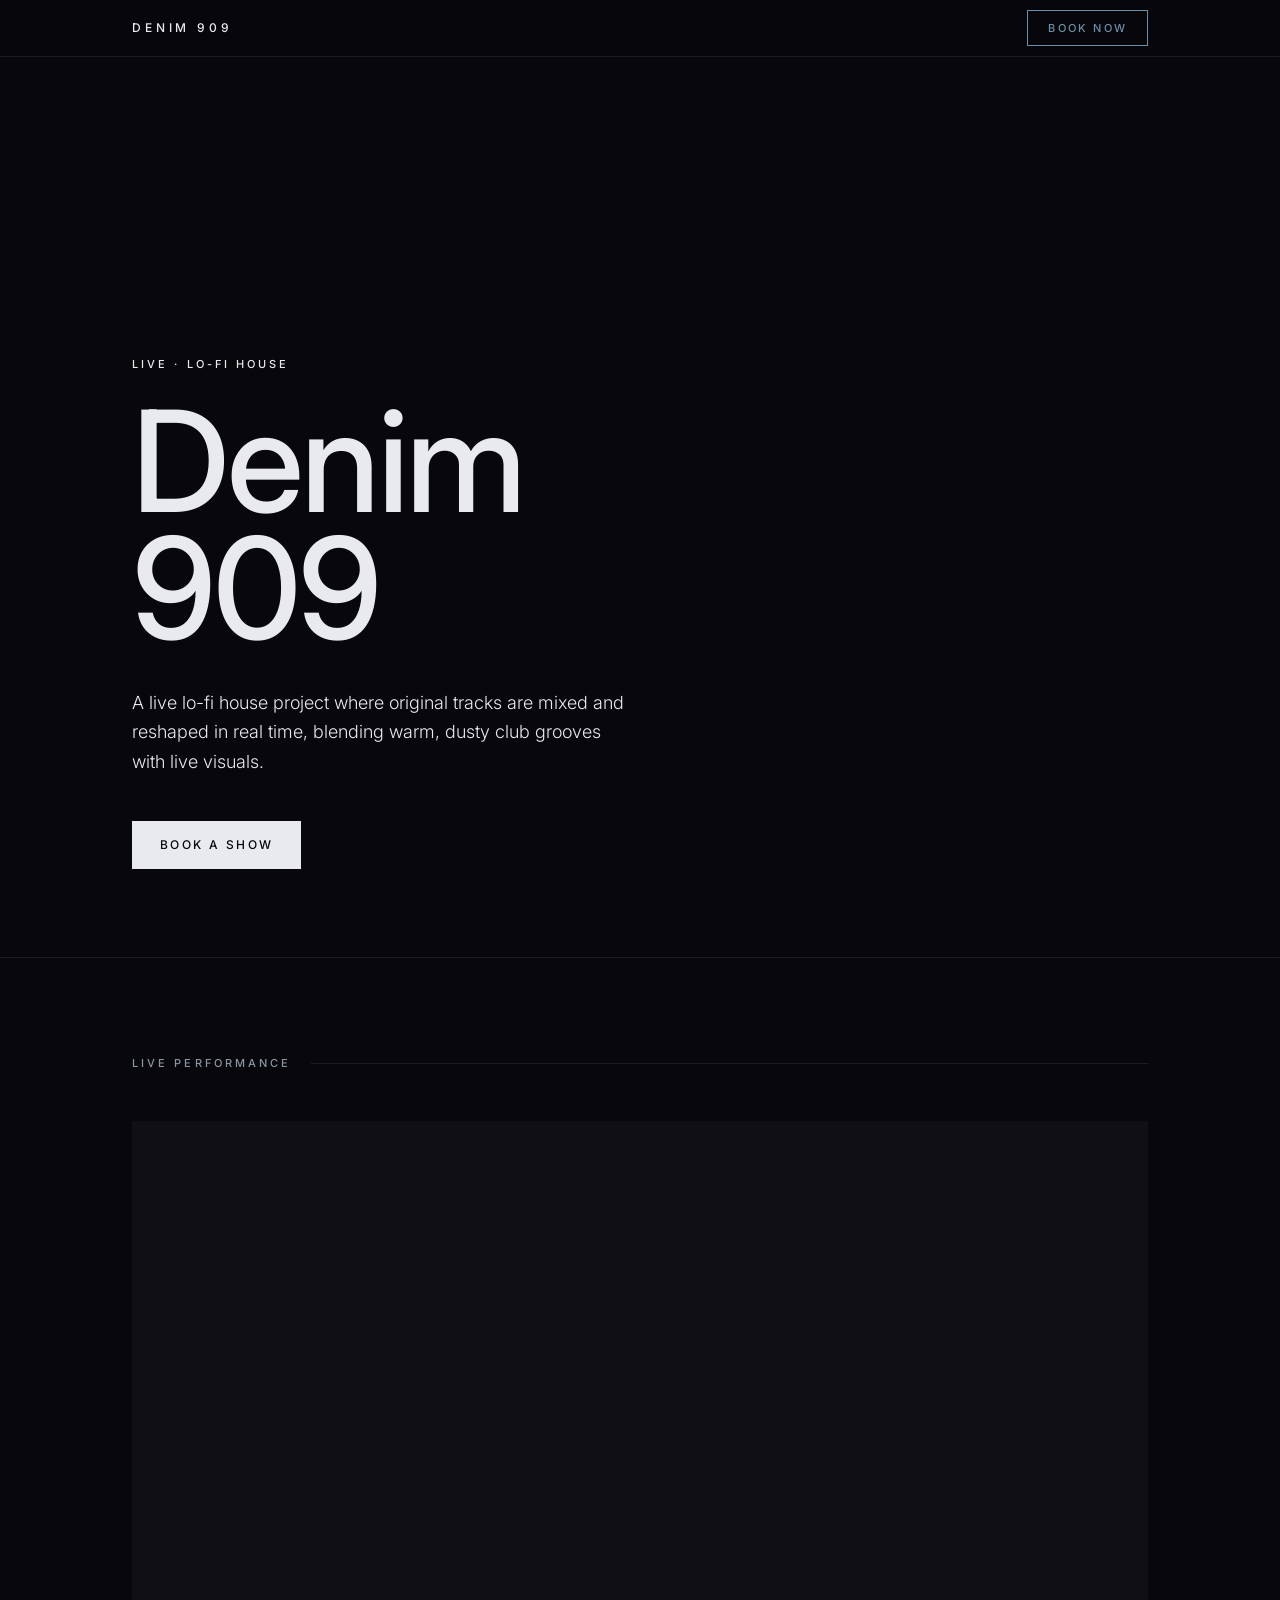
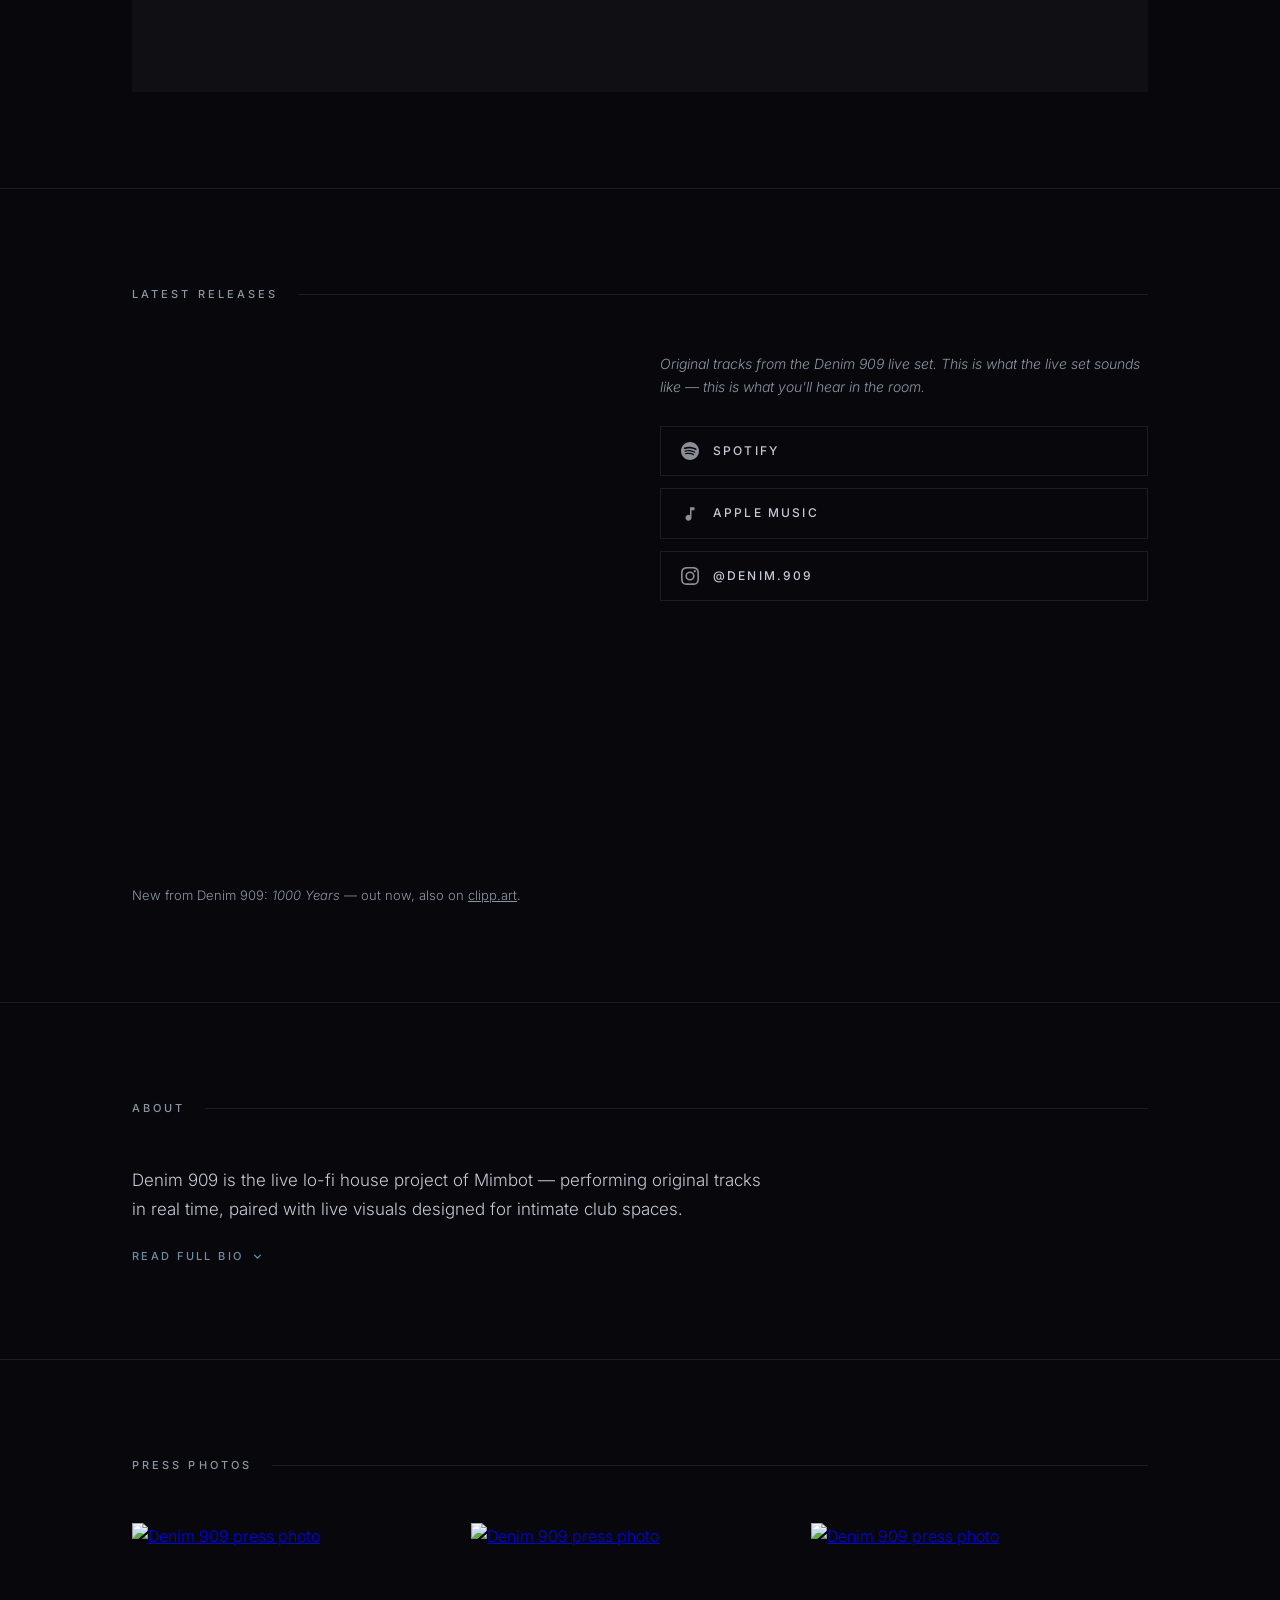
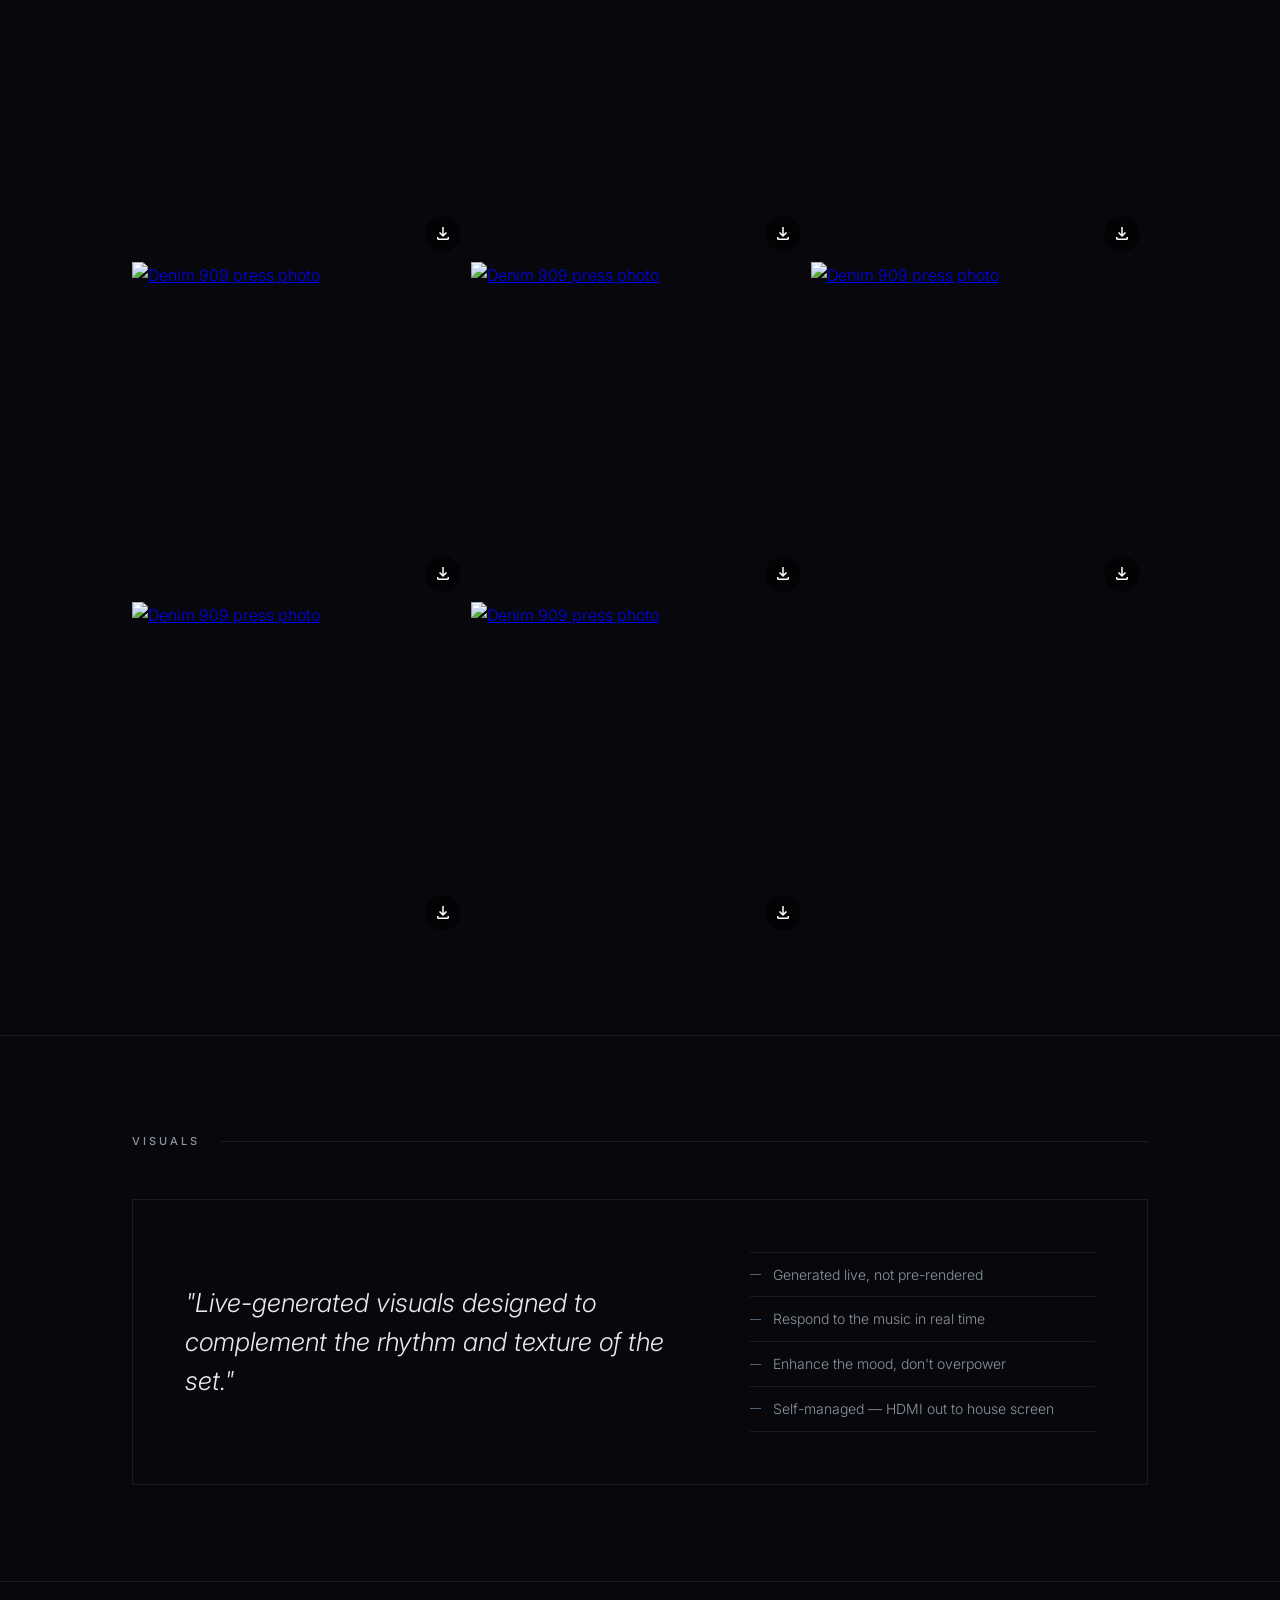
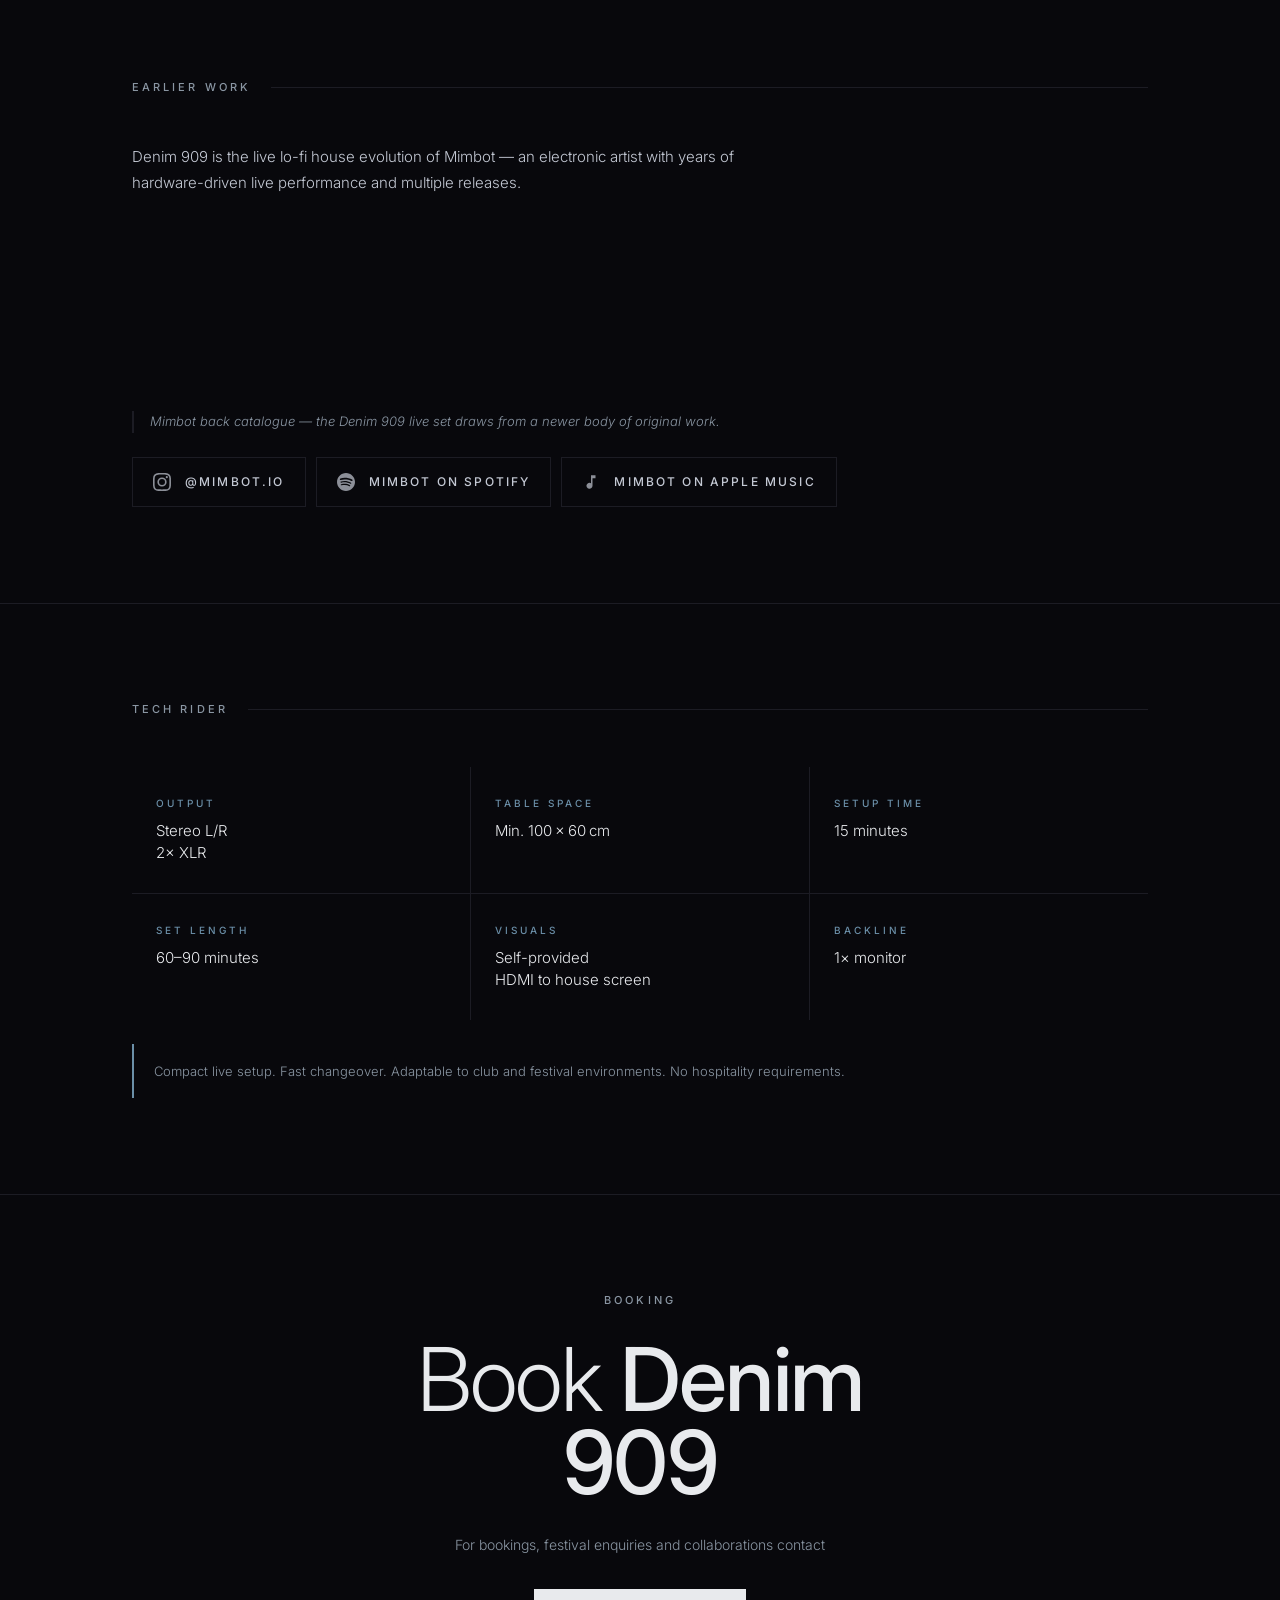
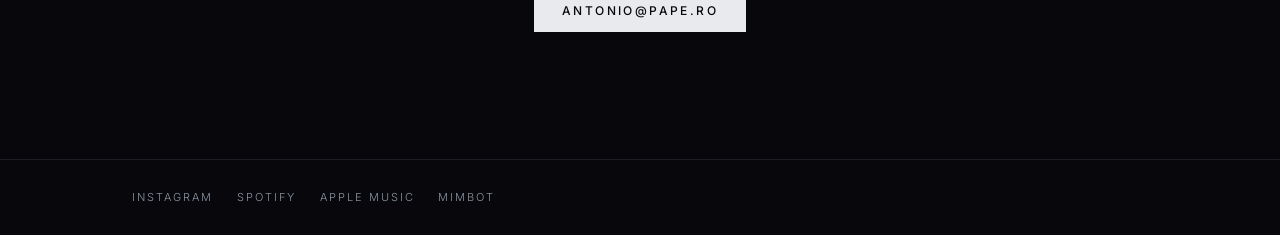
==== commit 6cad6033: "credit 1000 Years to Denim 909 Co-Authored-By: Claude Opus 5.5 <noreply@anthropic.com> Claude-Sessio" ====
--- a/denim909/index.html
+++ b/denim909/index.html
@@ -78,7 +78,7 @@
           allow="autoplay; clipboard-write; encrypted-media; fullscreen; picture-in-picture"
           loading="lazy">
         </iframe>
-        <p class="music-release-note">New from Mimbot: <em>1000 Years</em> — out now, also on <a href="https://clipp.art" target="_blank" rel="noopener">clipp.art</a>.</p>
+        <p class="music-release-note">New from Denim 909: <em>1000 Years</em> — out now, also on <a href="https://clipp.art" target="_blank" rel="noopener">clipp.art</a>.</p>
       </div>
       <div>
         <p class="music-note">Original tracks from the Denim 909 live set. This is what the live set sounds like — this is what you'll hear in the room.</p>
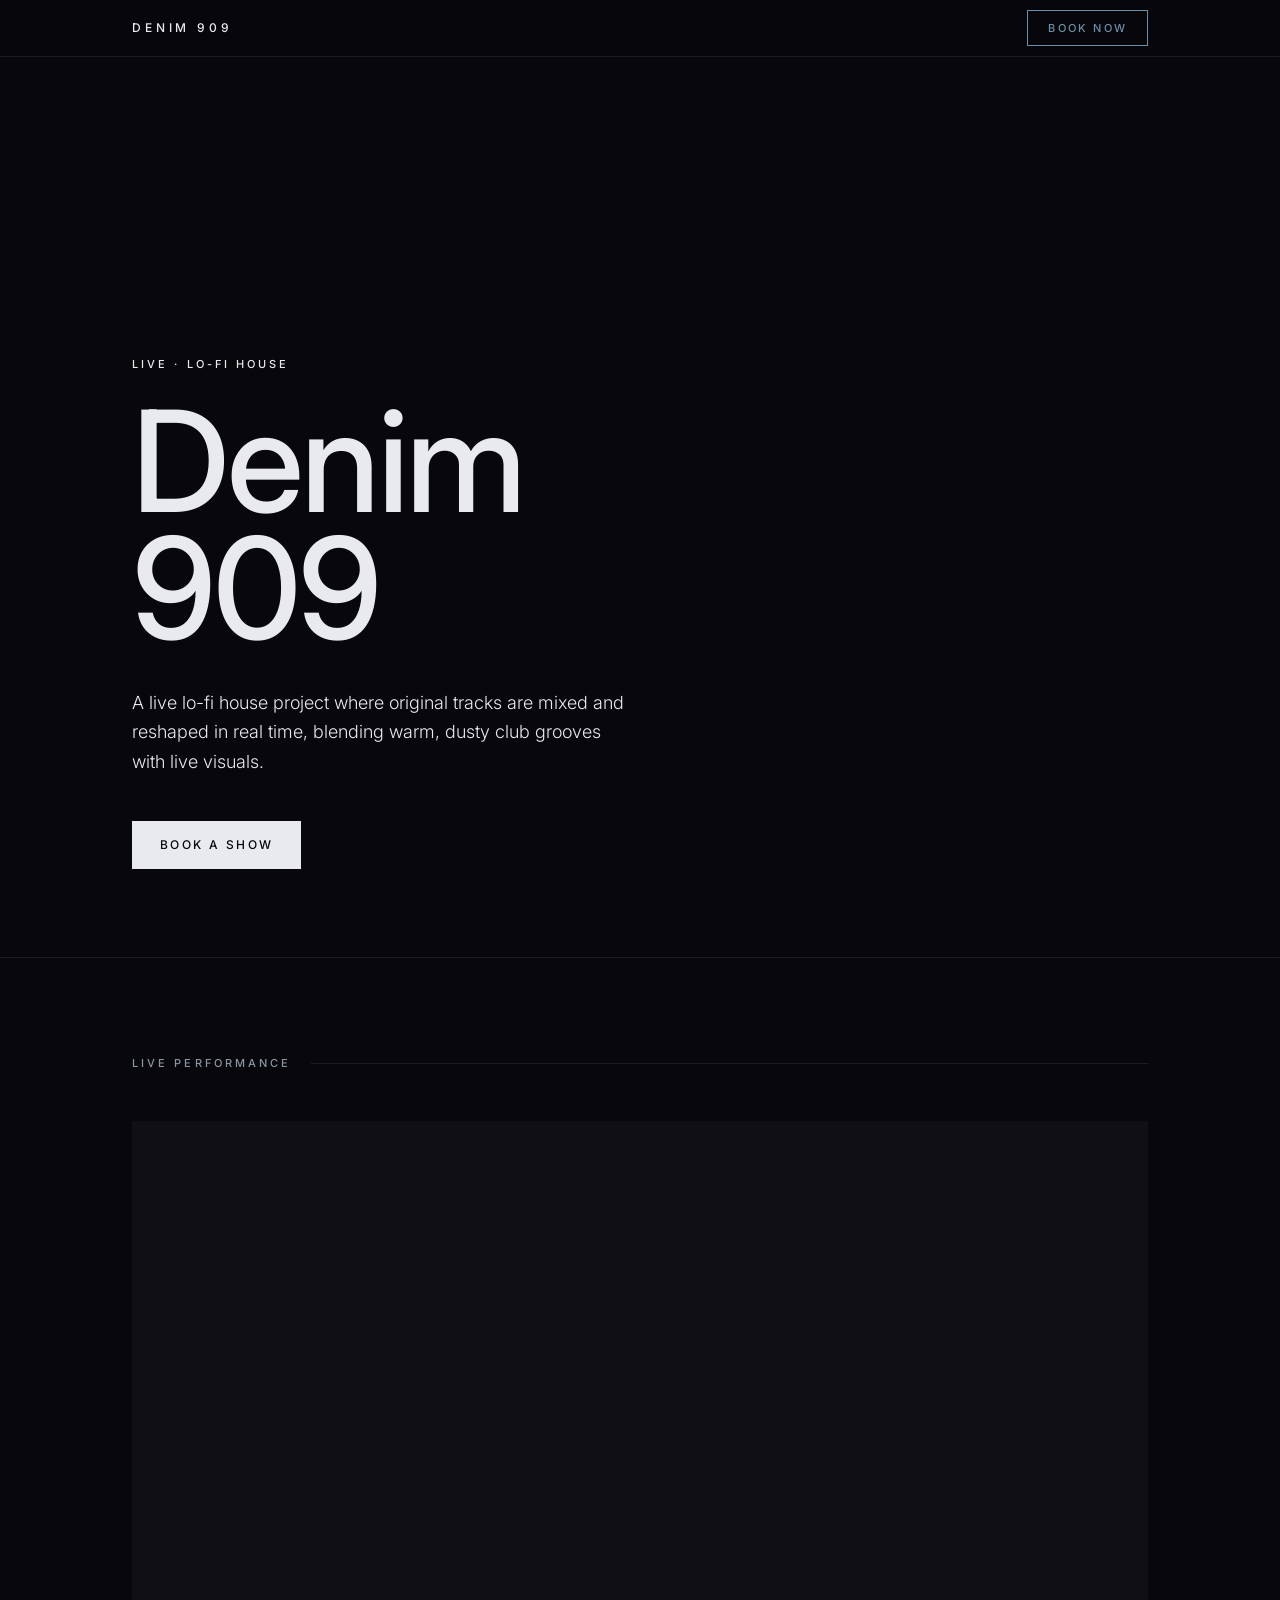
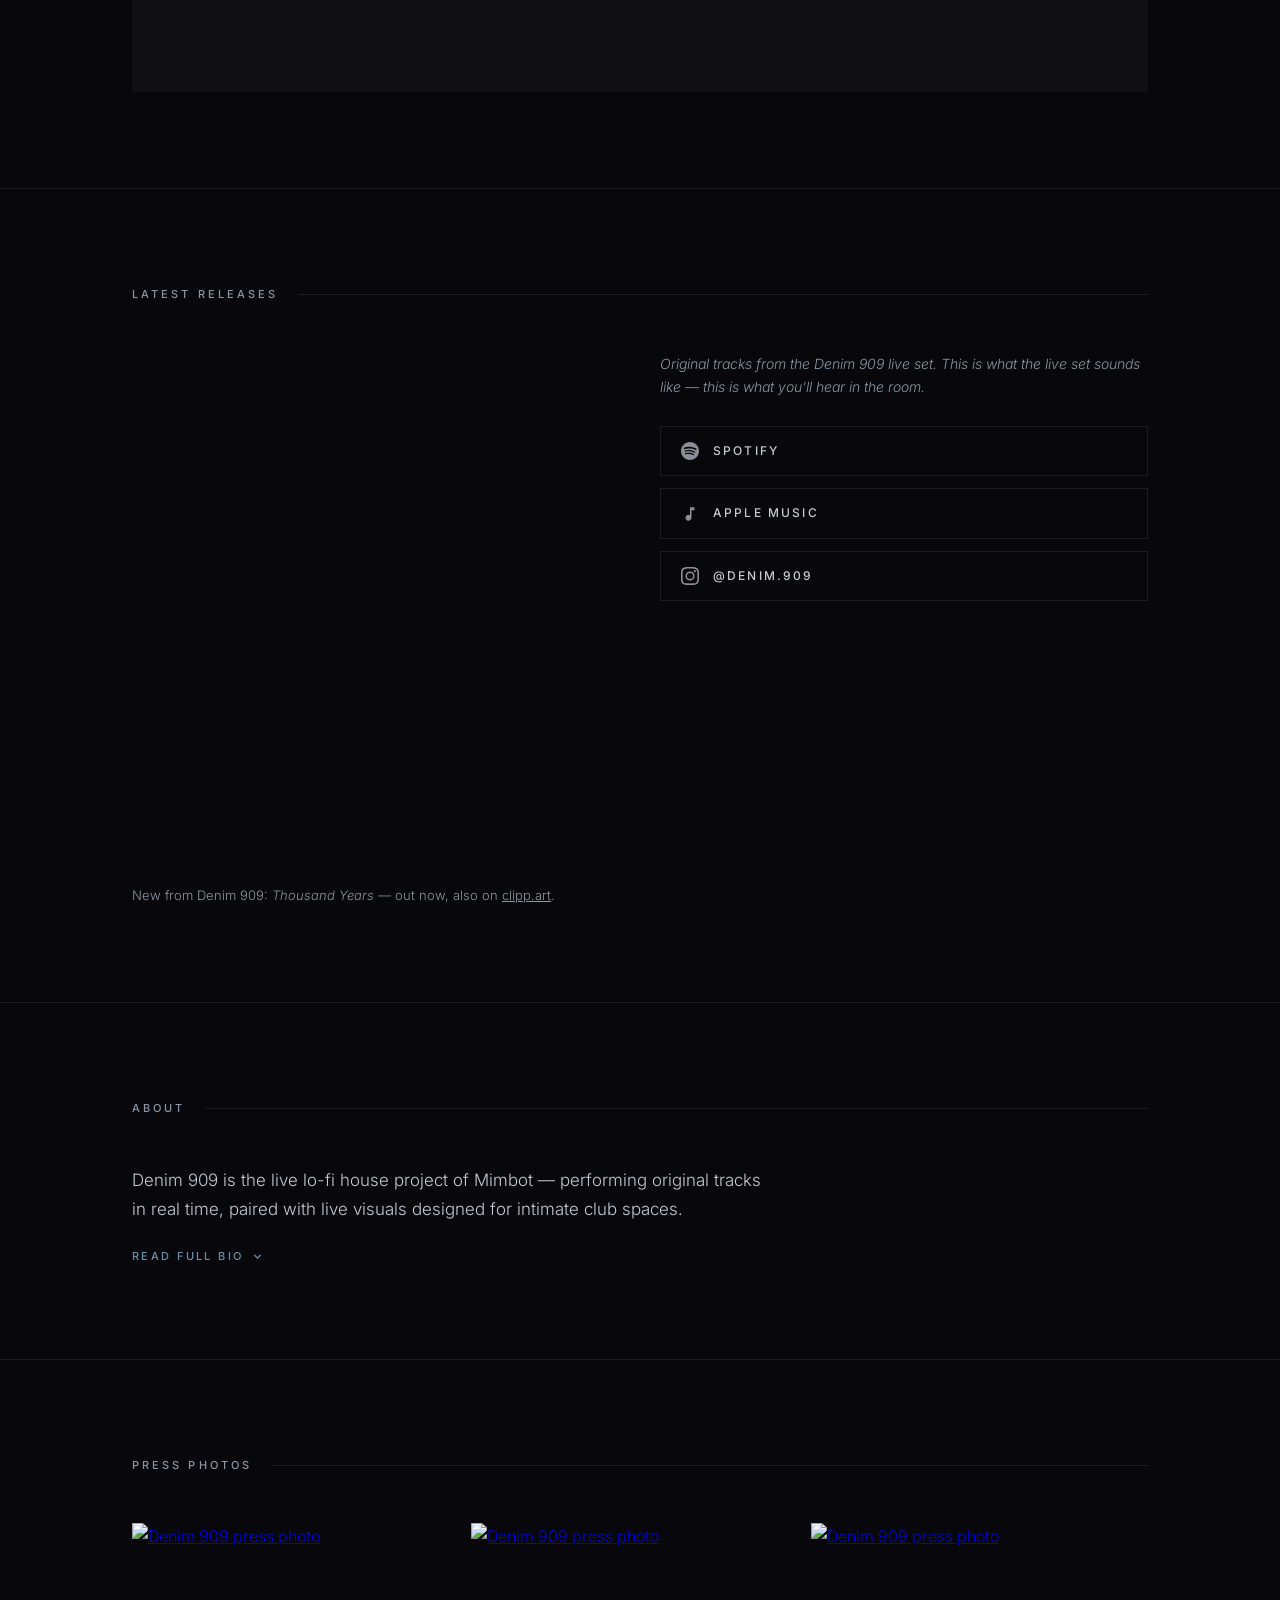
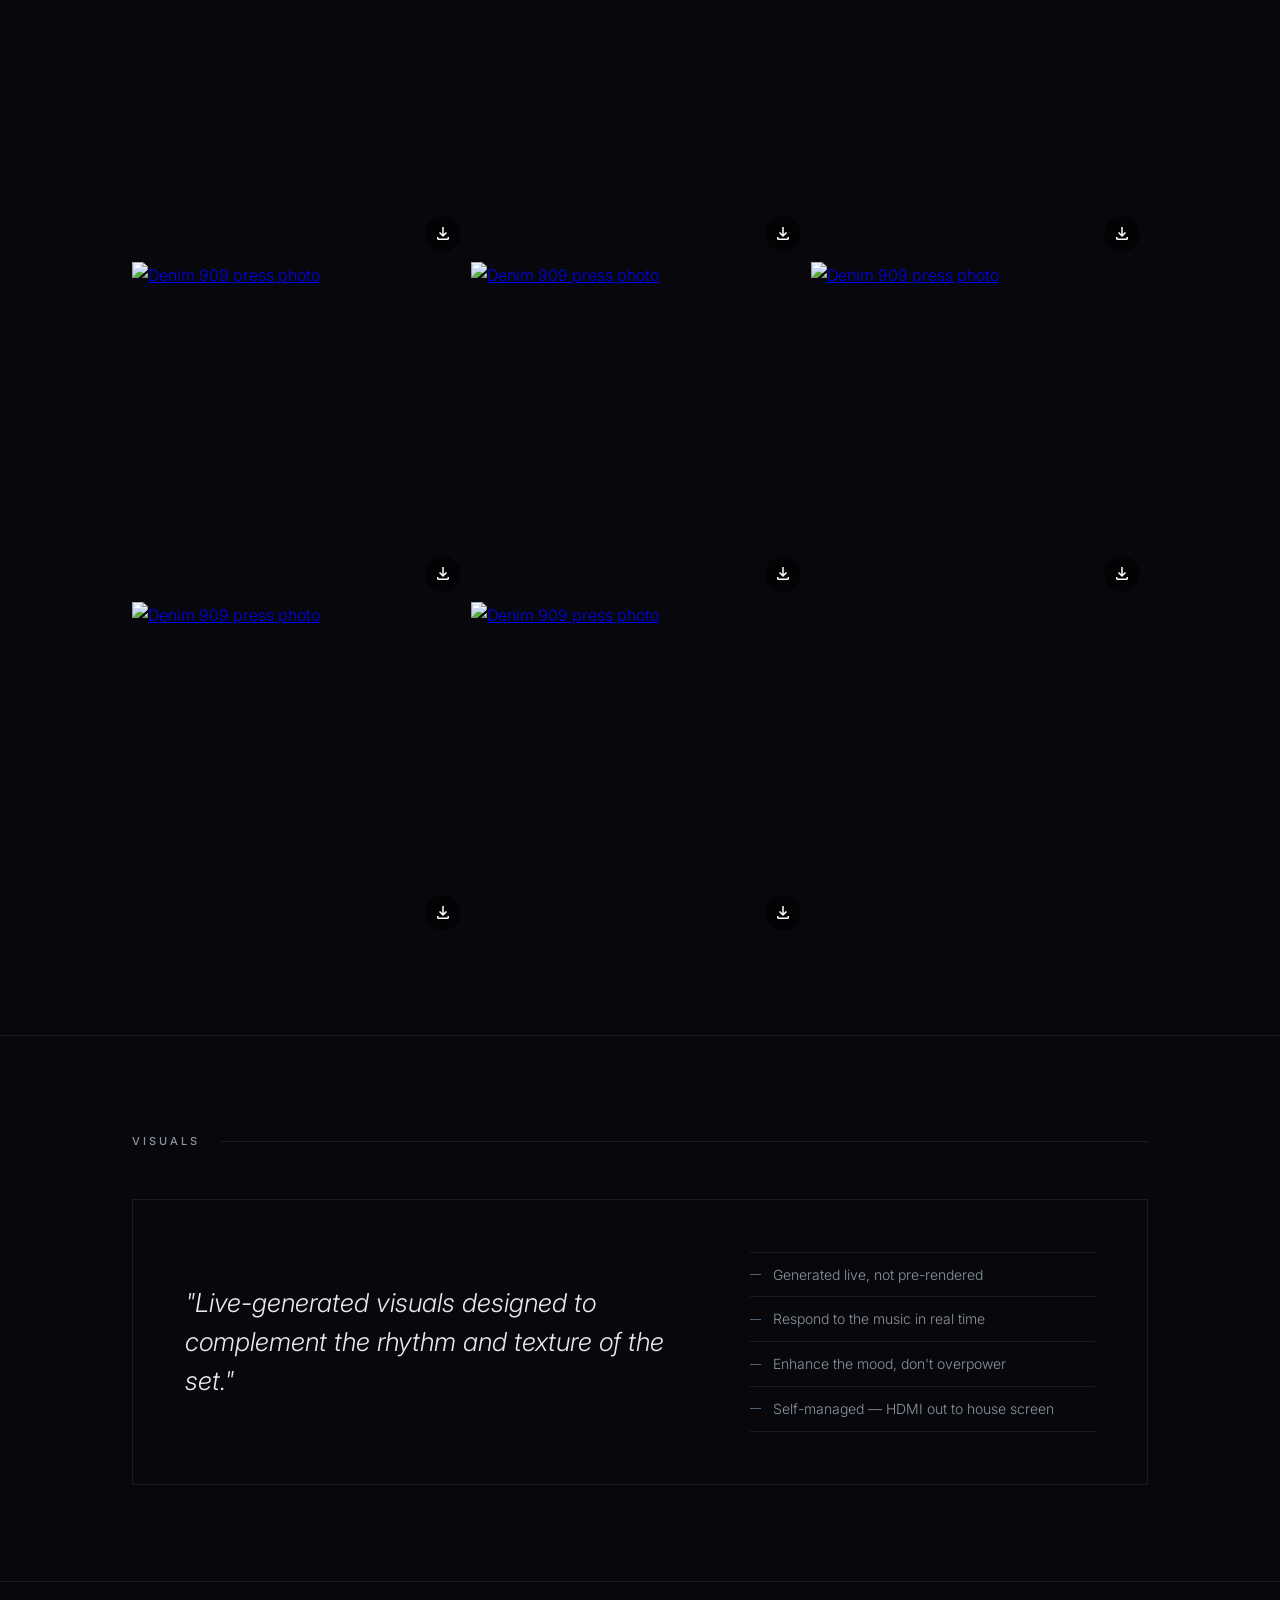
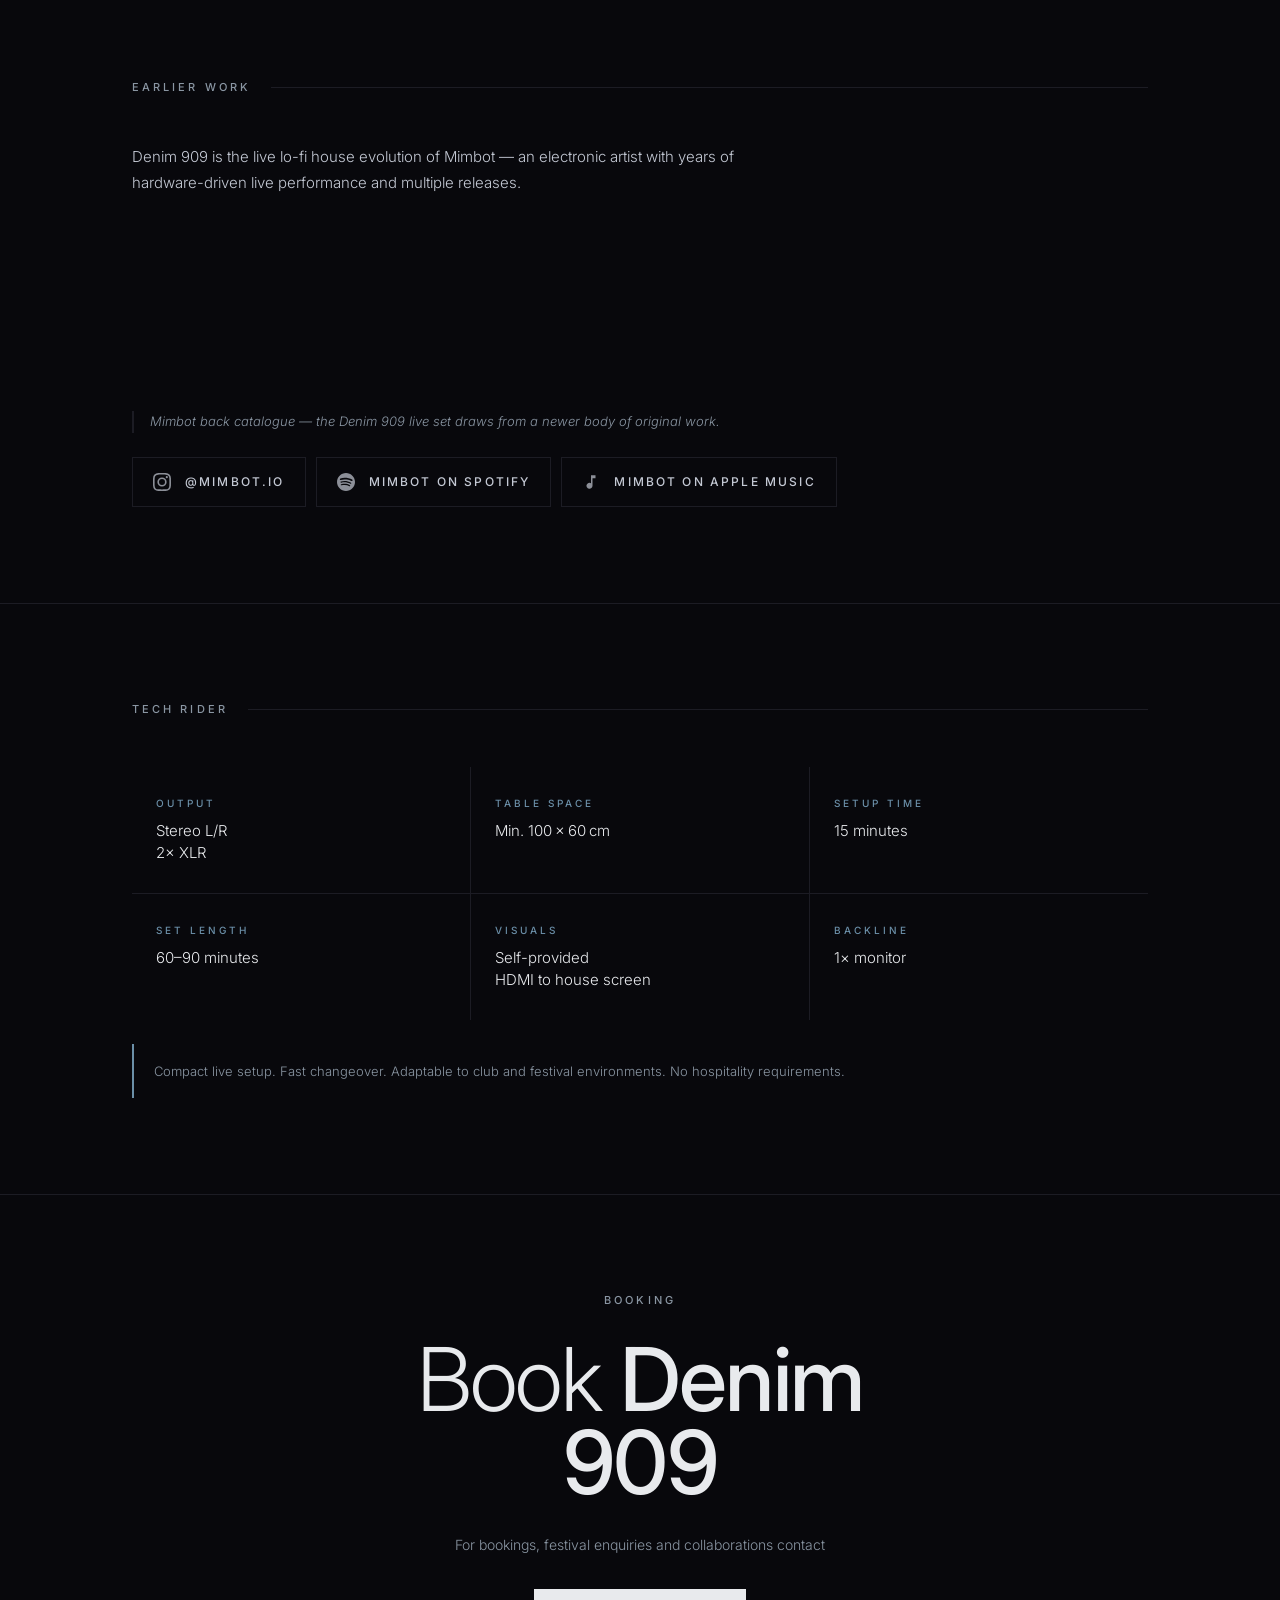
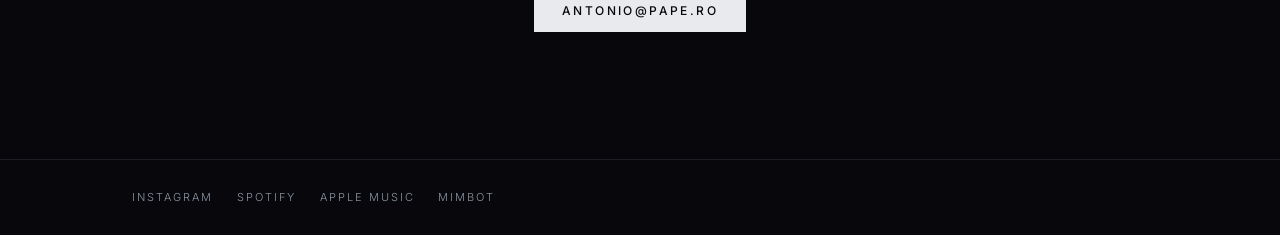
==== commit a4c68f90: "rename release to Thousand Years Co-Authored-By: Claude Opus 5.5 <noreply@anthropic.com> Claude-Sess" ====
--- a/denim909/index.html
+++ b/denim909/index.html
@@ -78,7 +78,7 @@
           allow="autoplay; clipboard-write; encrypted-media; fullscreen; picture-in-picture"
           loading="lazy">
         </iframe>
-        <p class="music-release-note">New from Denim 909: <em>1000 Years</em> — out now, also on <a href="https://clipp.art" target="_blank" rel="noopener">clipp.art</a>.</p>
+        <p class="music-release-note">New from Denim 909: <em>Thousand Years</em> — out now, also on <a href="https://clipp.art" target="_blank" rel="noopener">clipp.art</a>.</p>
       </div>
       <div>
         <p class="music-note">Original tracks from the Denim 909 live set. This is what the live set sounds like — this is what you'll hear in the room.</p>
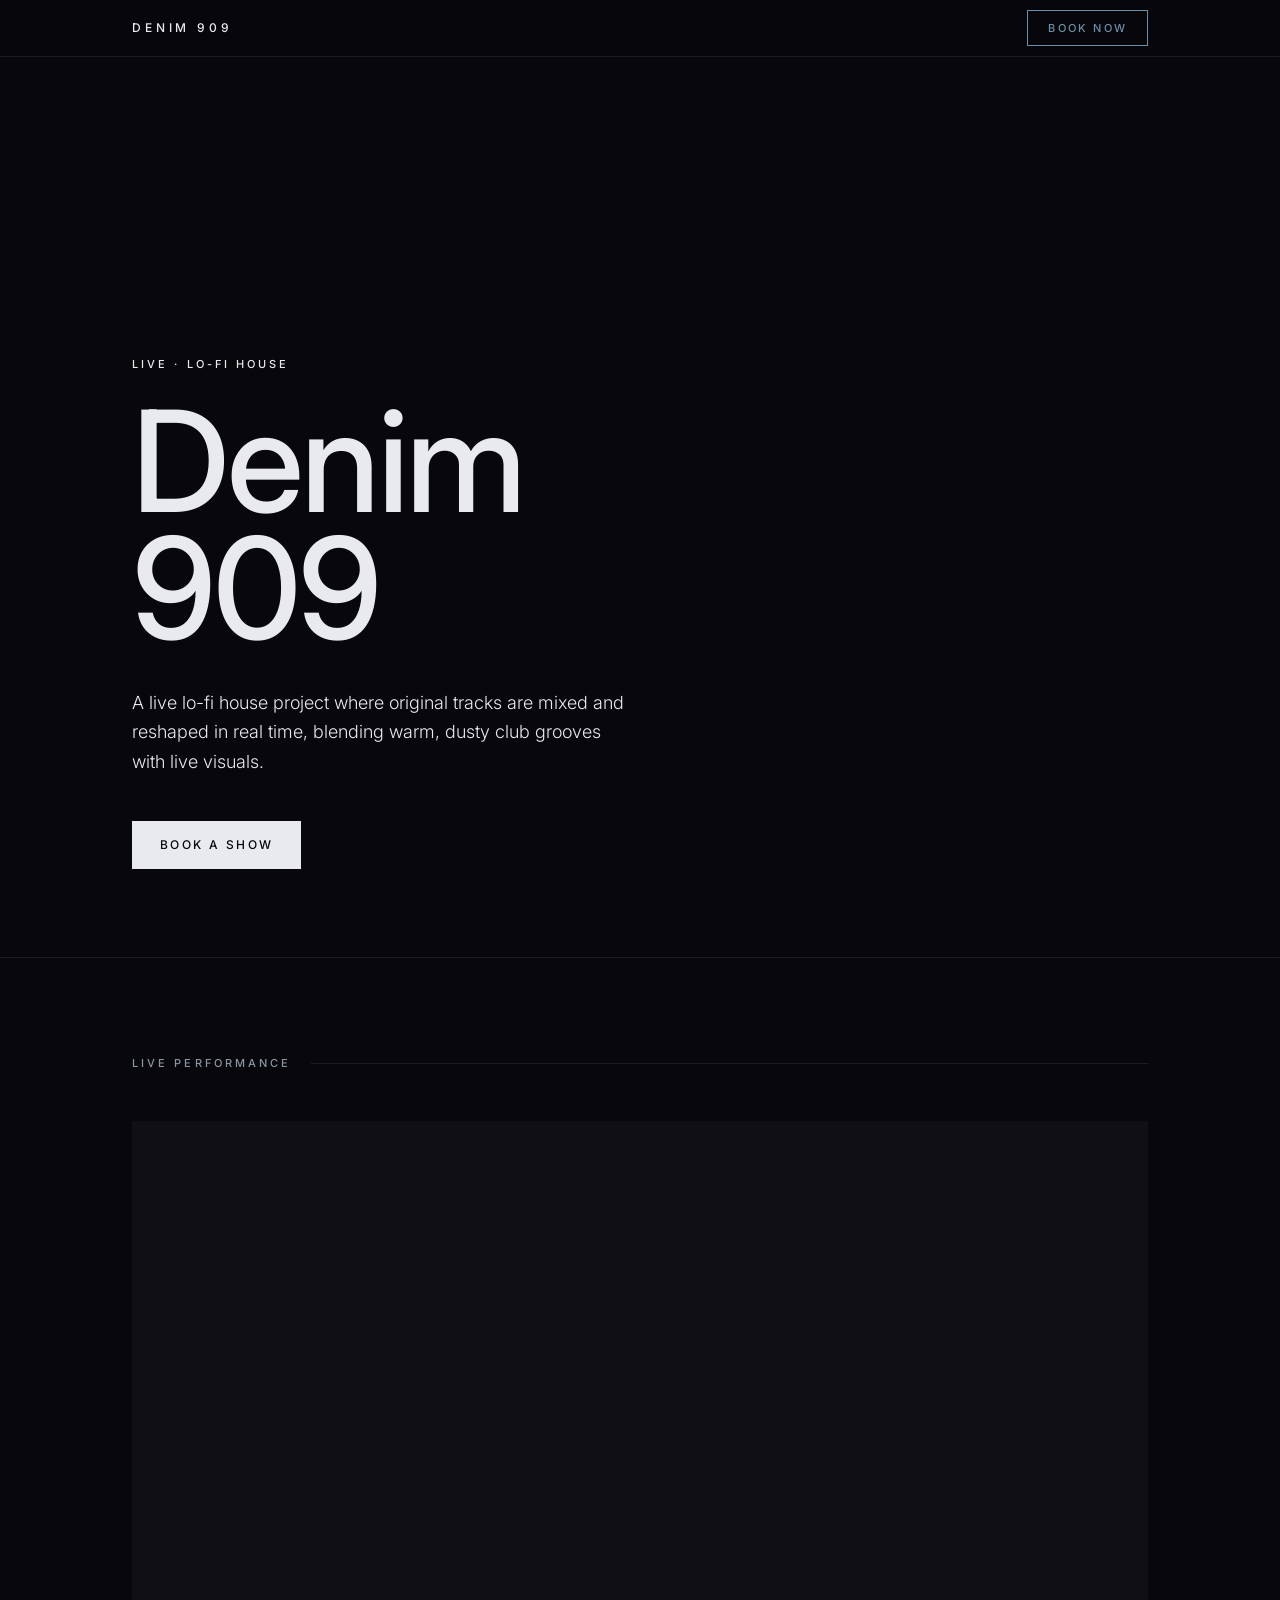
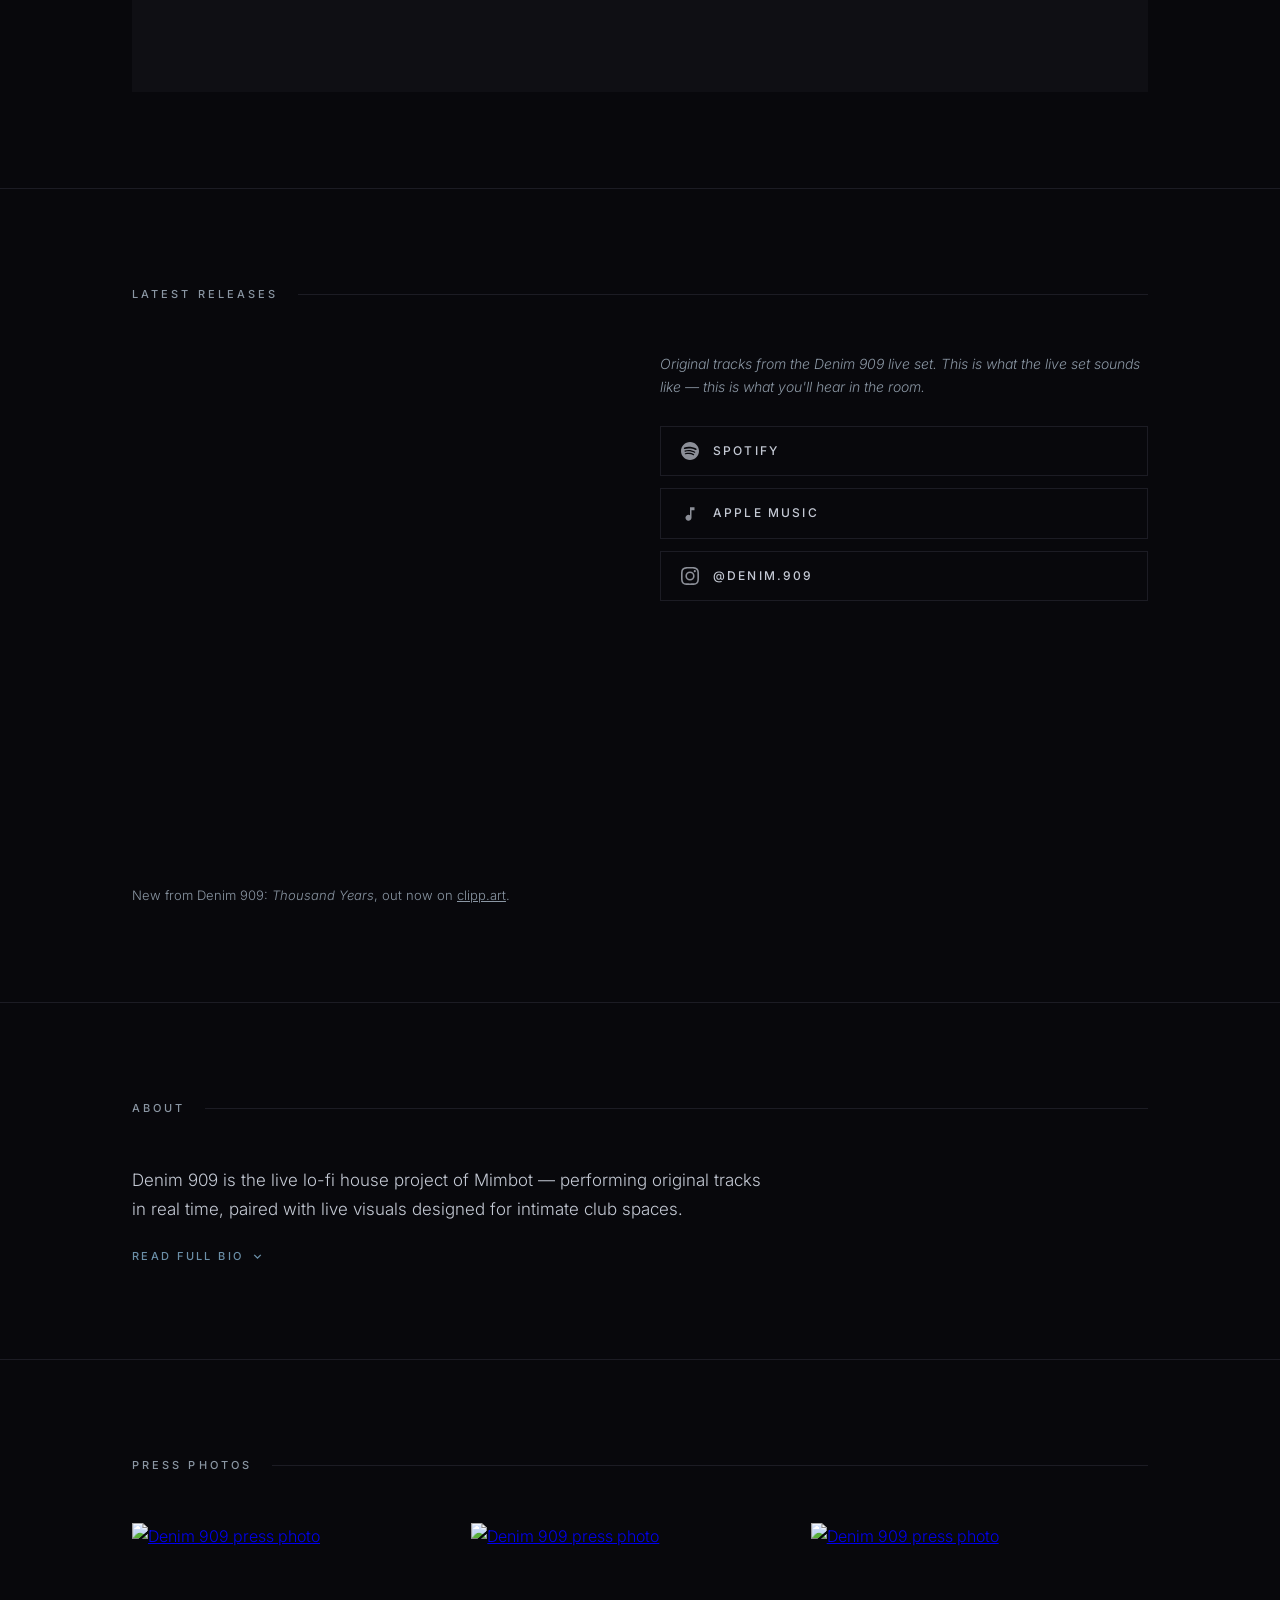
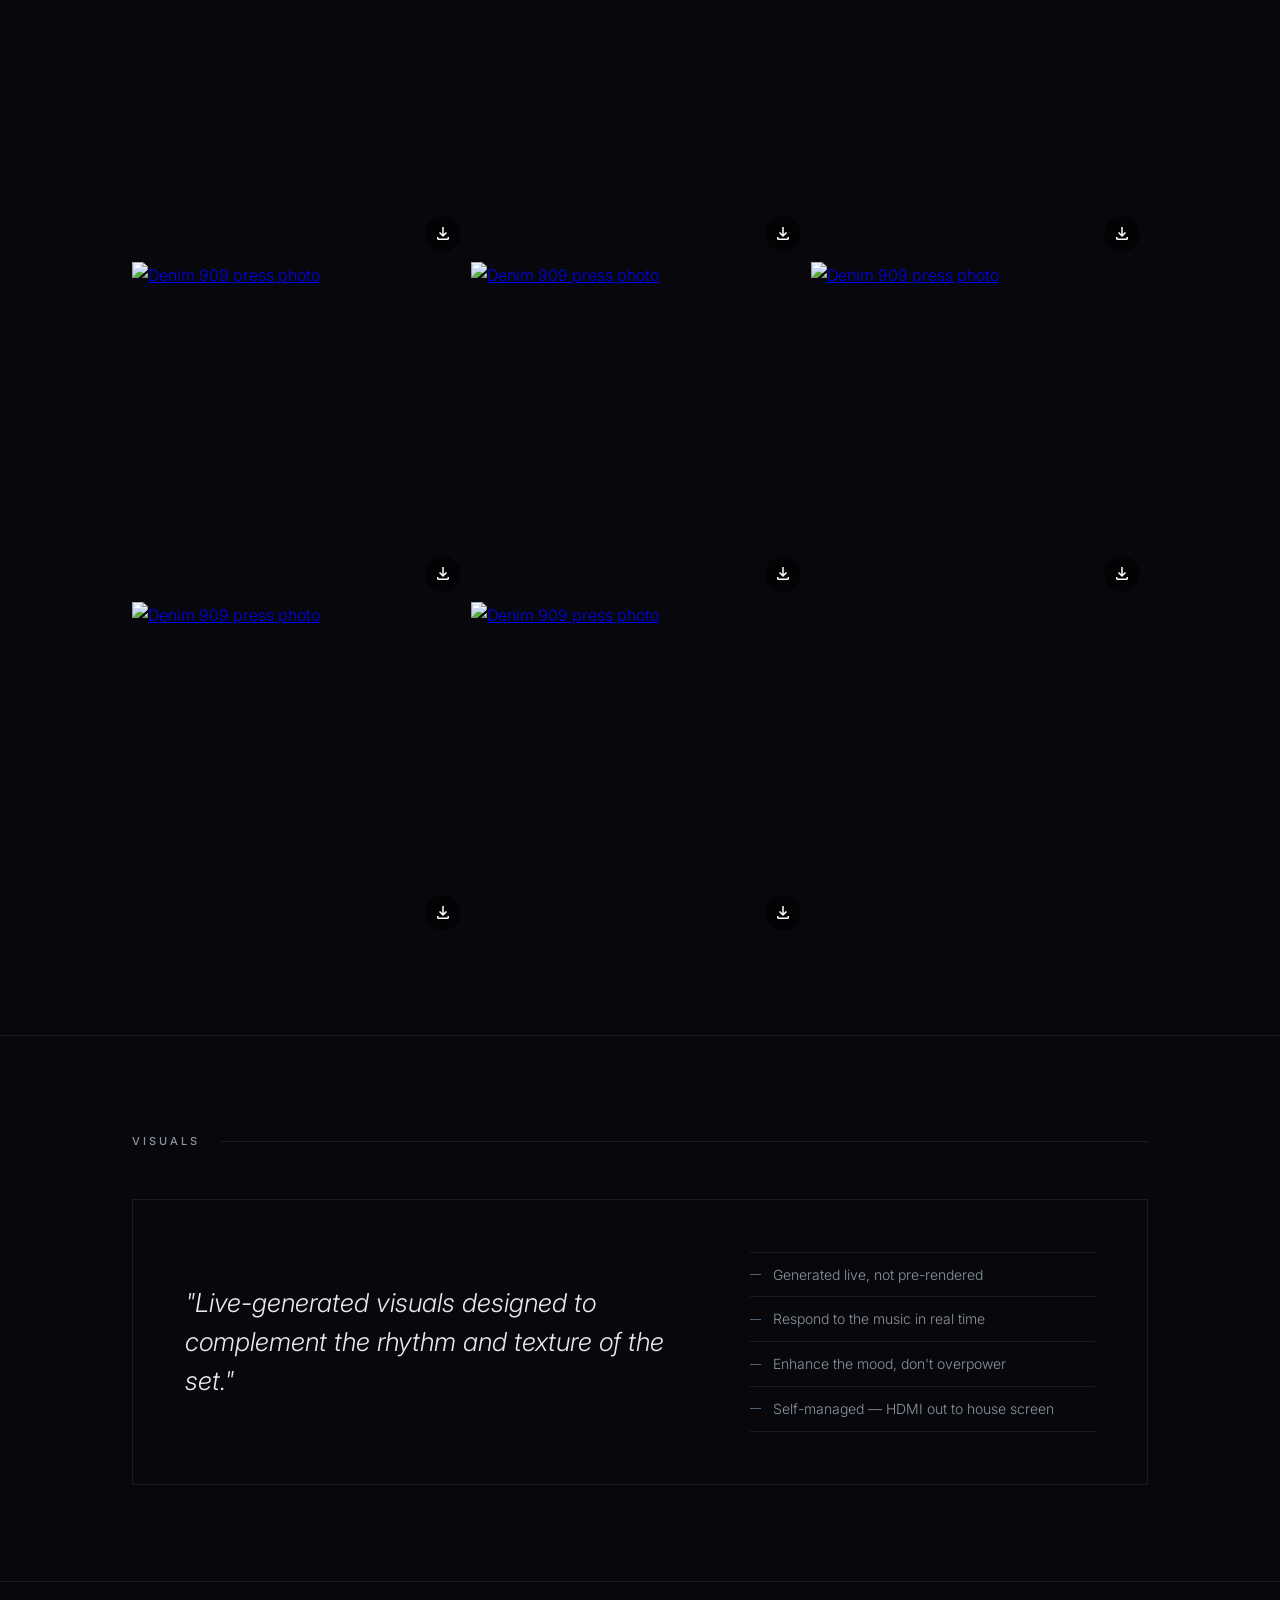
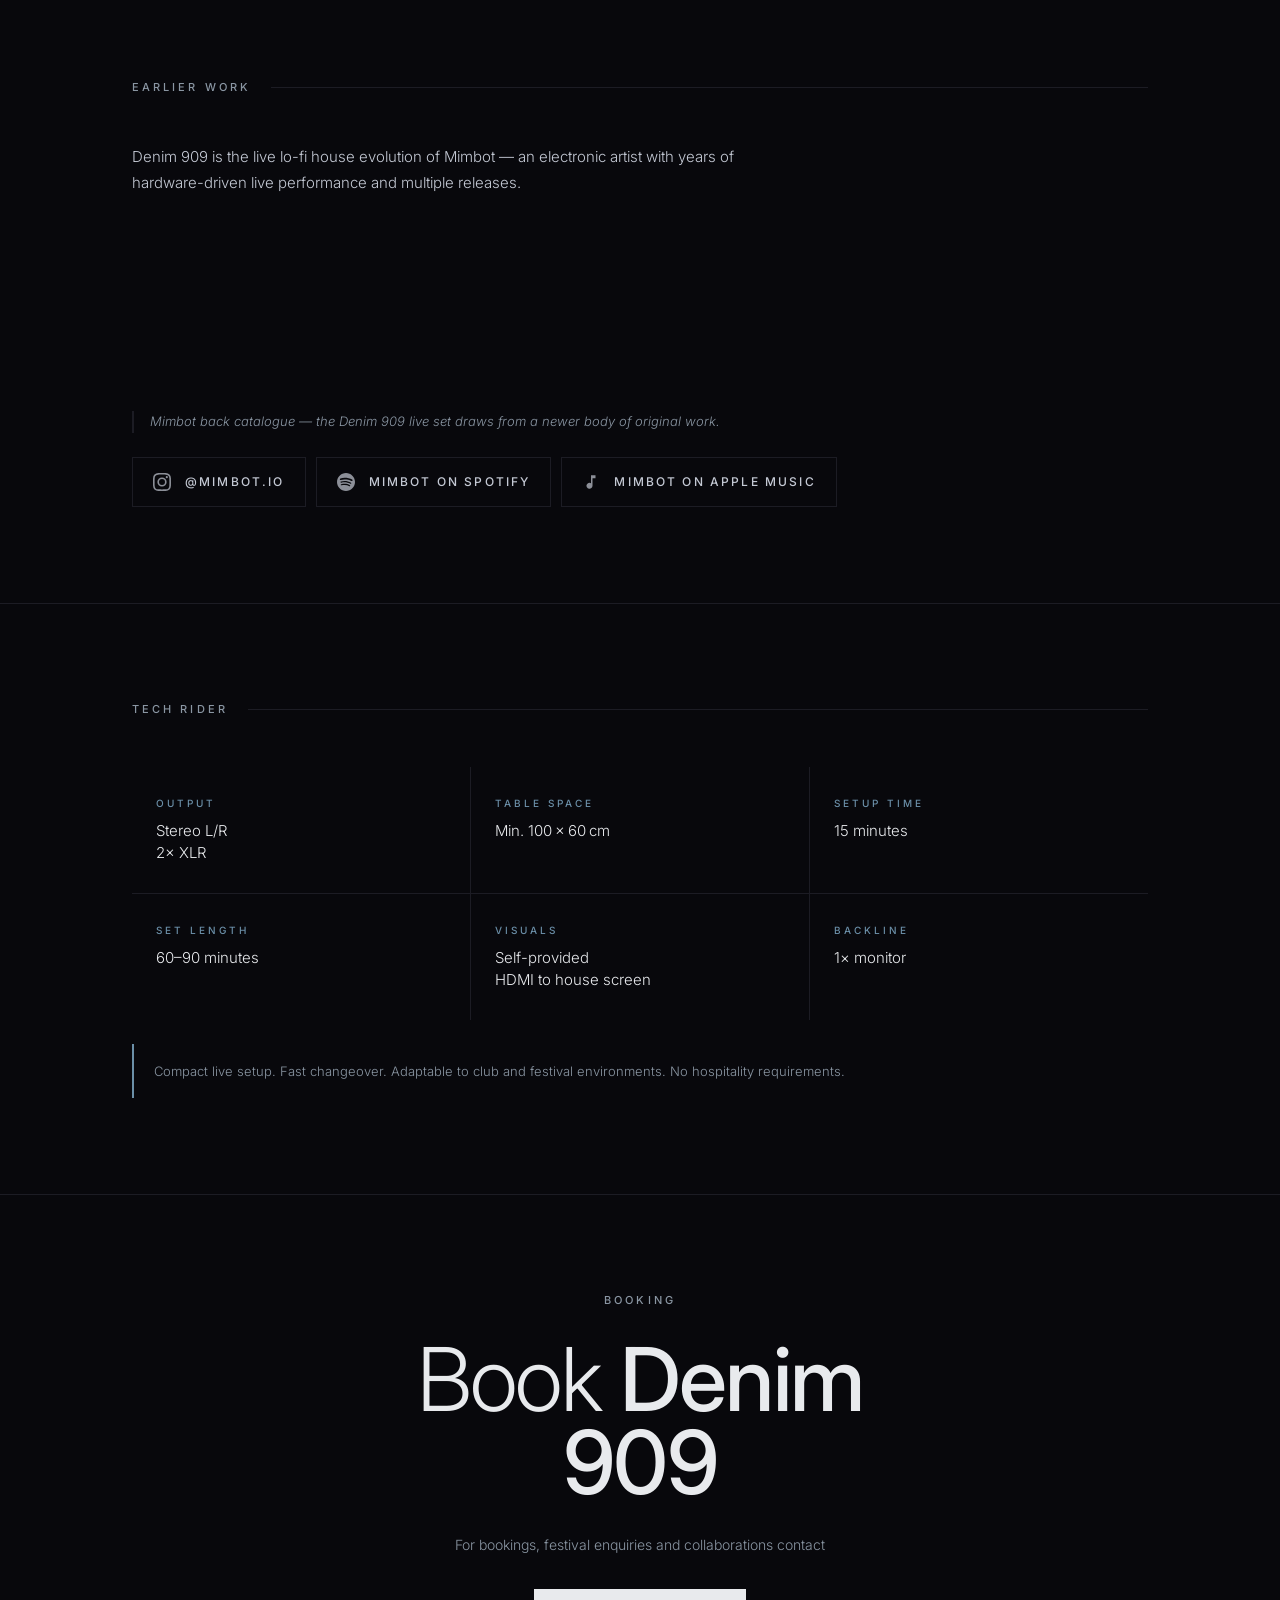
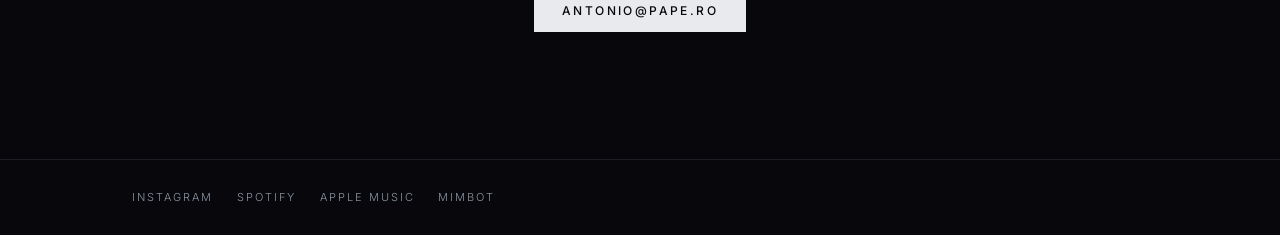
==== commit 615f2f5c: "reword Thousand Years release note Co-Authored-By: Claude Opus 5.5 <noreply@anthropic.com> Claude-Se" ====
--- a/denim909/index.html
+++ b/denim909/index.html
@@ -78,7 +78,7 @@
           allow="autoplay; clipboard-write; encrypted-media; fullscreen; picture-in-picture"
           loading="lazy">
         </iframe>
-        <p class="music-release-note">New from Denim 909: <em>Thousand Years</em> — out now, also on <a href="https://clipp.art" target="_blank" rel="noopener">clipp.art</a>.</p>
+        <p class="music-release-note">New from Denim 909: <em>Thousand Years</em>, out now on <a href="https://clipp.art" target="_blank" rel="noopener">clipp.art</a>.</p>
       </div>
       <div>
         <p class="music-note">Original tracks from the Denim 909 live set. This is what the live set sounds like — this is what you'll hear in the room.</p>
